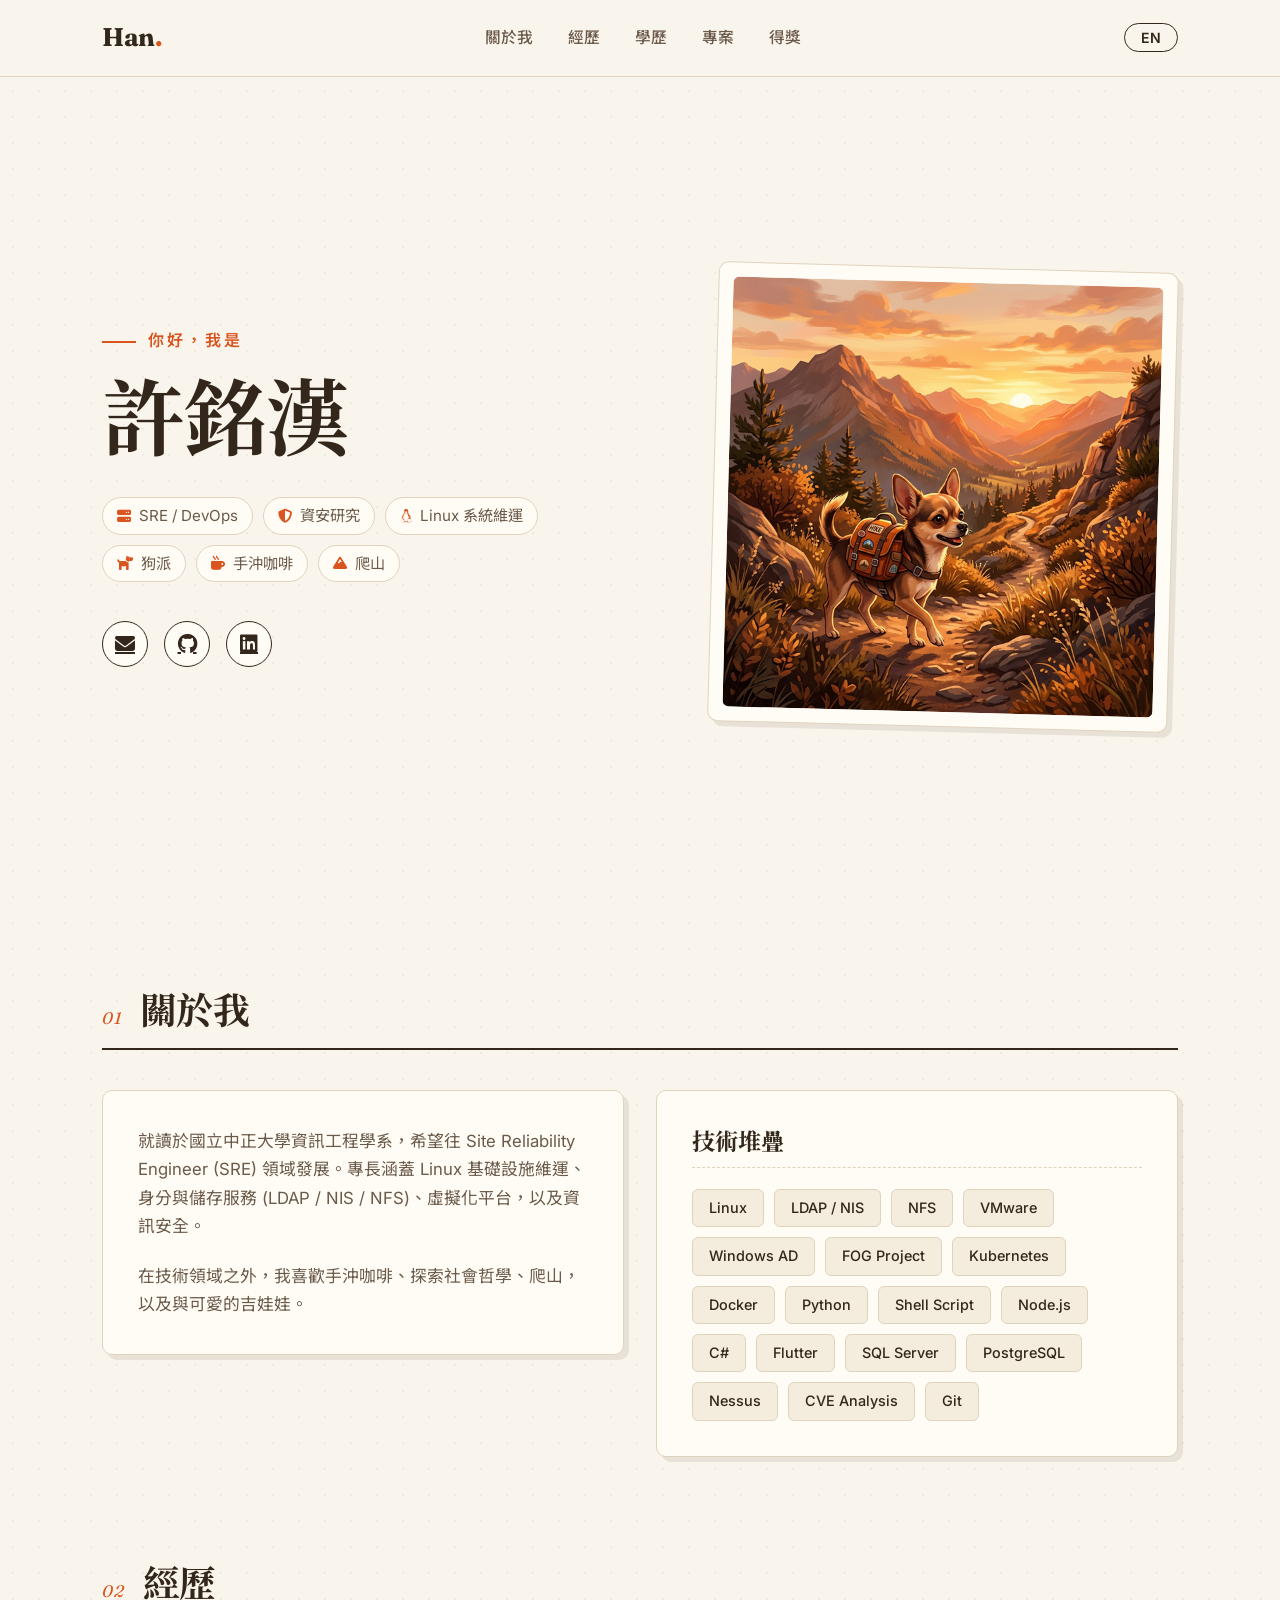
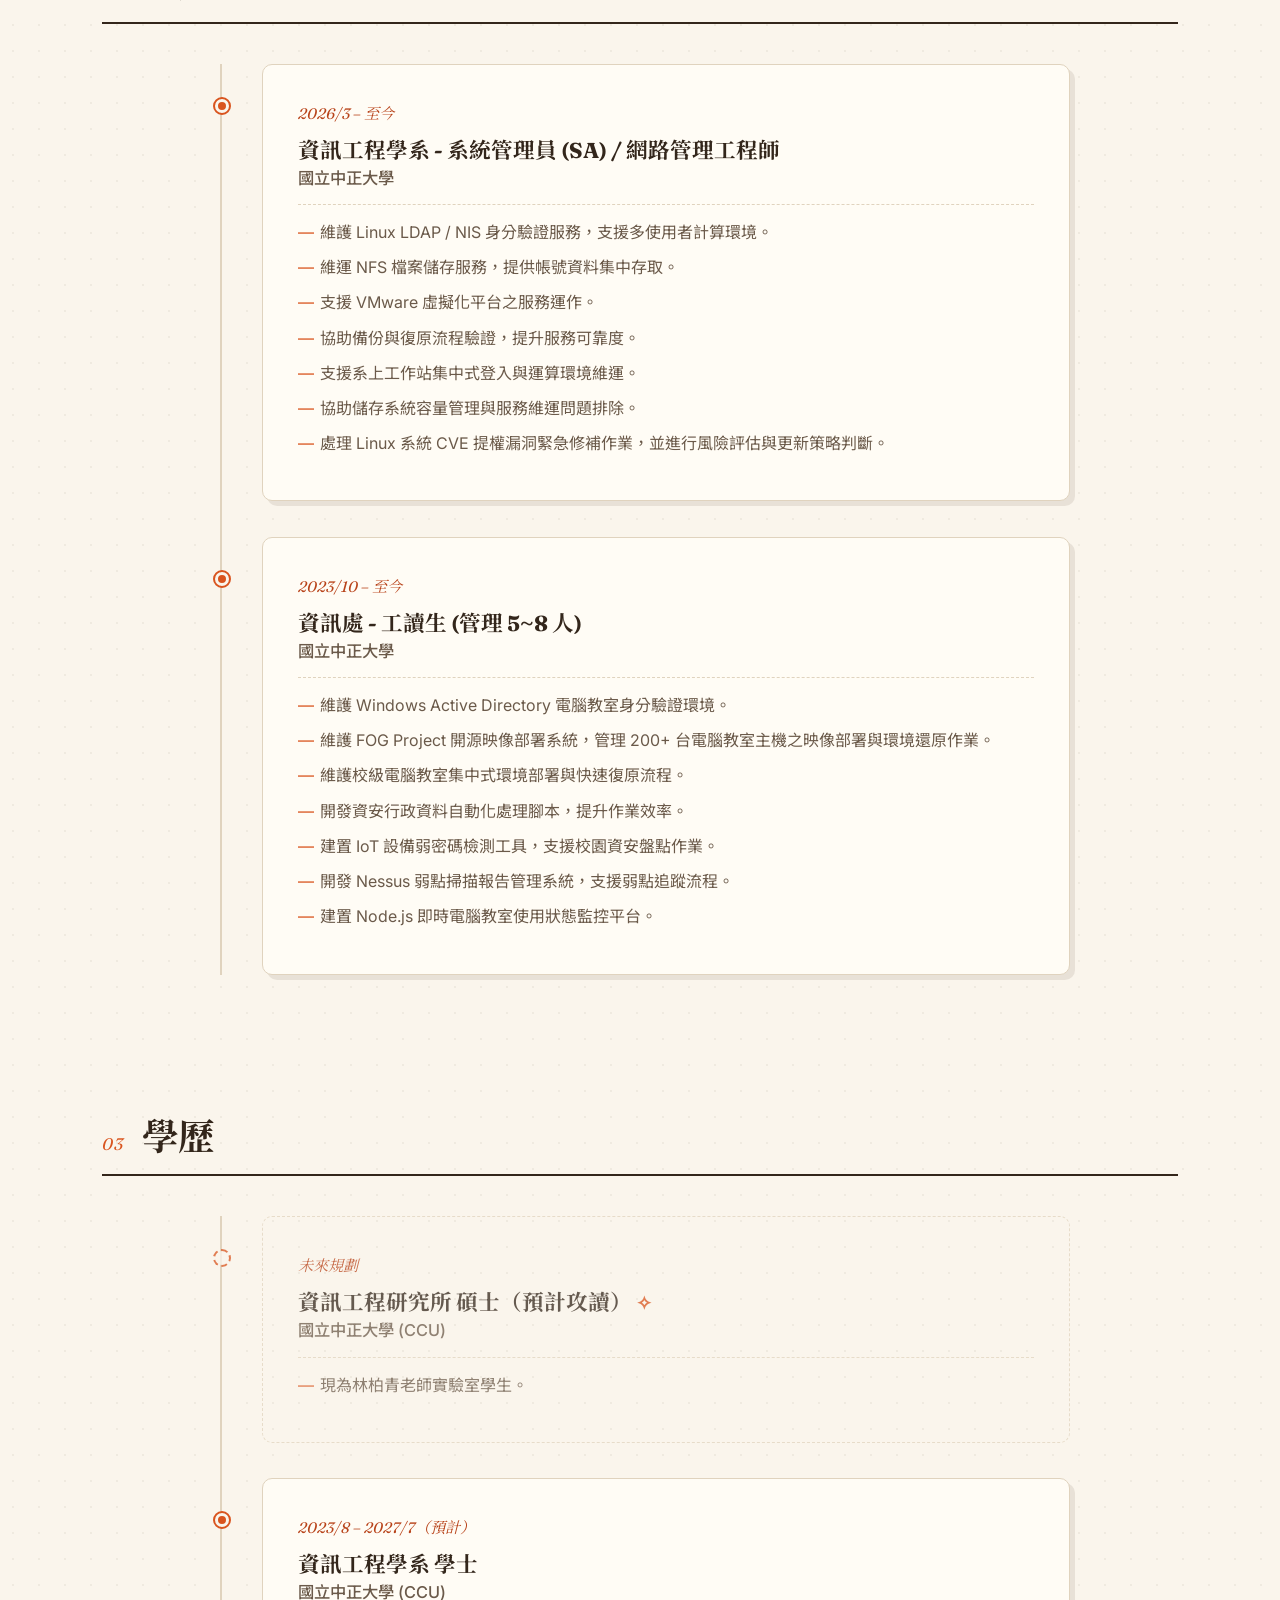
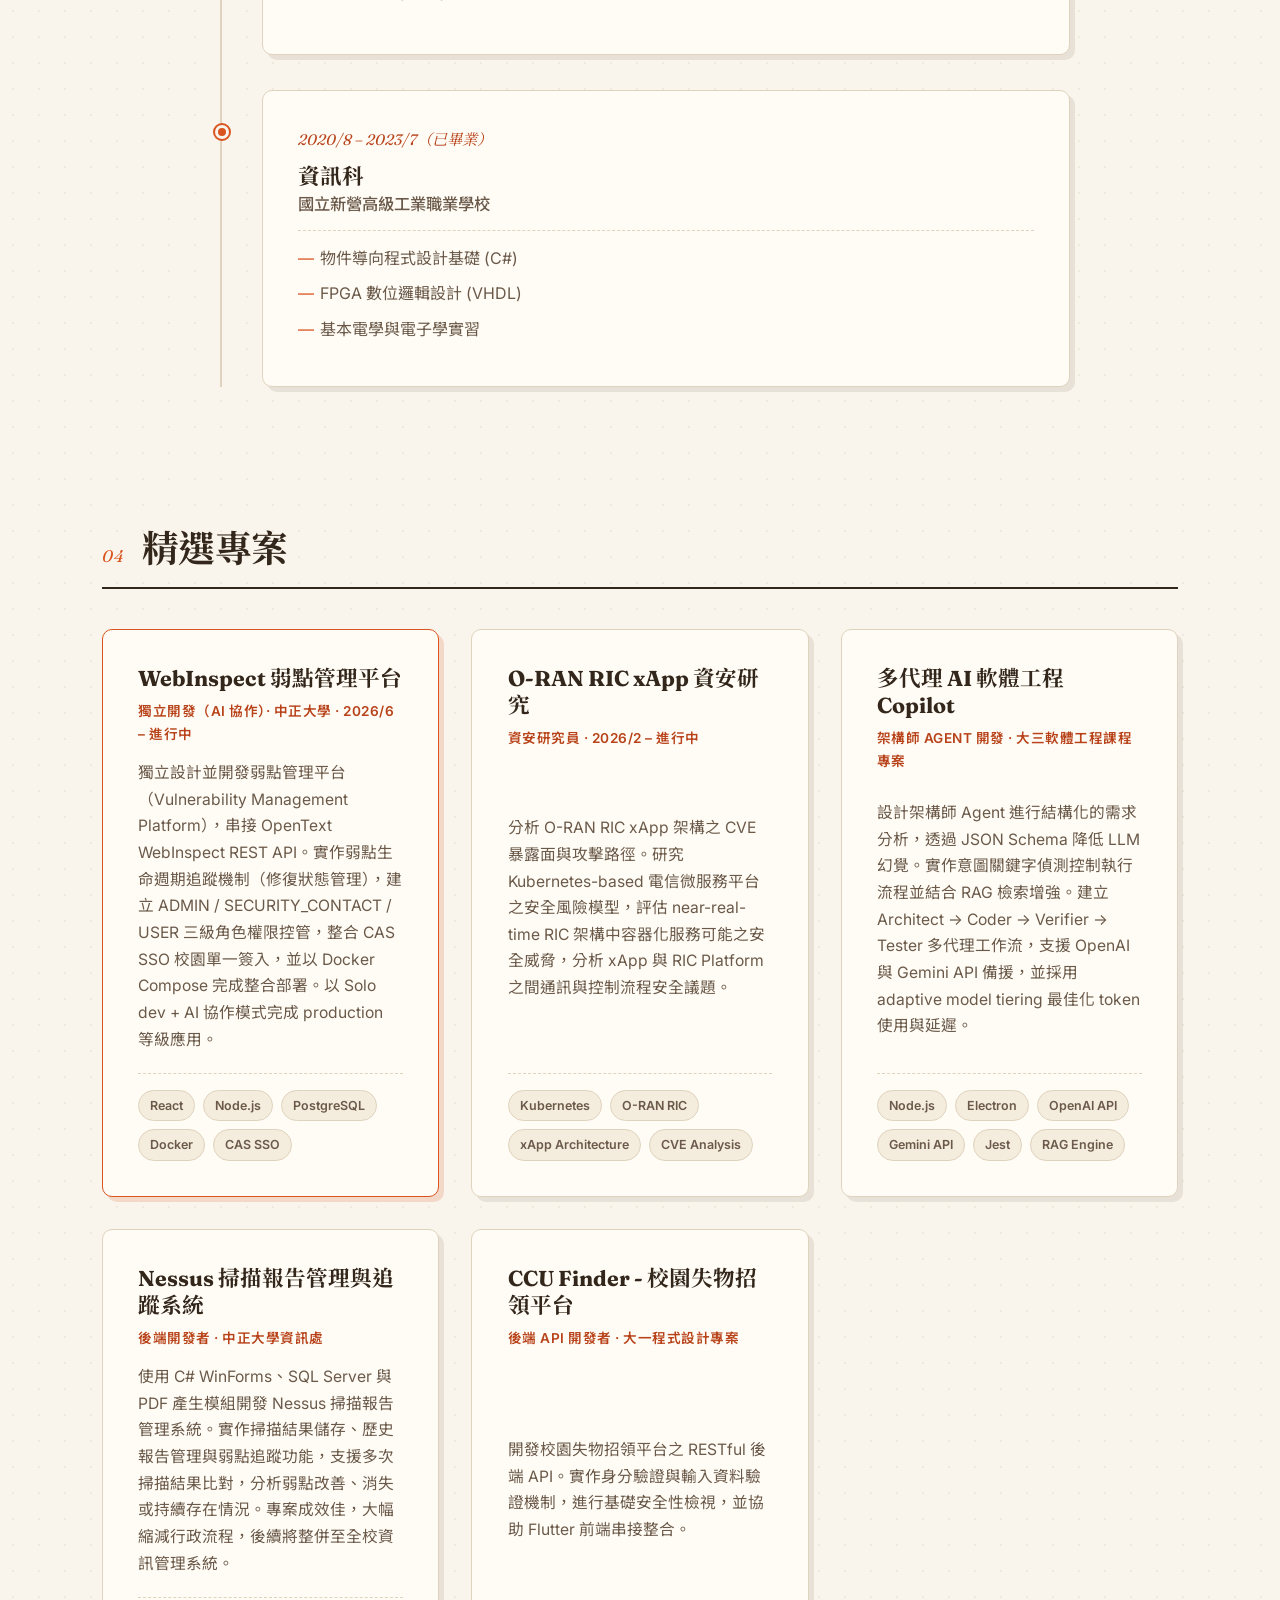
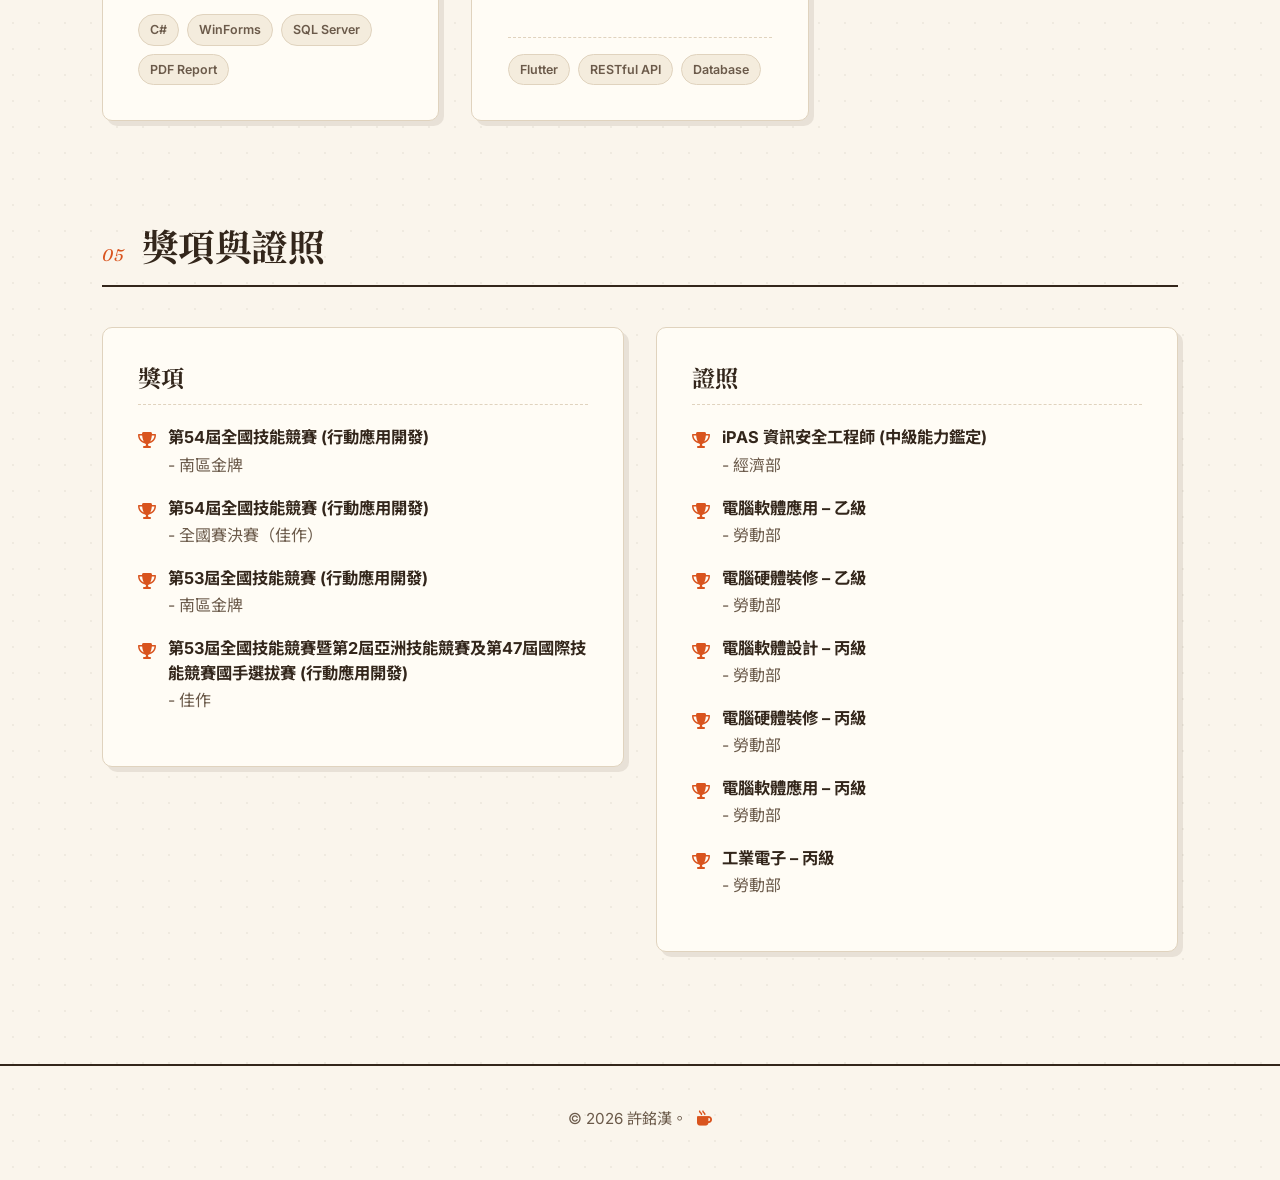
==== public/index.html @ 5a55de45 "feat: migrate hosting from GCP to Cloudflare Workers Move site files into public/, add wrangler.json" ====
<!DOCTYPE html>
<html lang="zh-Hant">

<head>
    <meta charset="UTF-8">
    <meta name="viewport" content="width=device-width, initial-scale=1.0">
    <title>Han — 許銘漢</title>
    <meta name="description" content="Personal portfolio of Xu Minghan (Han) - Software Engineer & Security Researcher">
    <link rel="preconnect" href="https://fonts.googleapis.com">
    <link rel="preconnect" href="https://fonts.gstatic.com" crossorigin>
    <link
        href="https://fonts.googleapis.com/css2?family=Fraunces:ital,opsz,wght@0,9..144,400;0,9..144,600;0,9..144,700;1,9..144,400&family=Inter:wght@400;500;600&family=Noto+Sans+TC:wght@400;500;700&family=Noto+Serif+TC:wght@500;700&display=swap"
        rel="stylesheet">
    <link rel="stylesheet" href="css/style.css">
    <link rel="stylesheet" href="https://cdnjs.cloudflare.com/ajax/libs/font-awesome/6.4.0/css/all.min.css">
</head>

<body>
    <nav class="site-nav">
        <div class="nav-content">
            <a href="#" class="logo">Han<span class="logo-dot">.</span></a>
            <ul class="nav-links">
                <li><a href="#about" data-i18n="nav_about">關於我</a></li>
                <li><a href="#experience" data-i18n="nav_experience">經歷</a></li>
                <li><a href="#education" data-i18n="nav_education">學歷</a></li>
                <li><a href="#projects" data-i18n="nav_projects">專案</a></li>
                <li><a href="#awards" data-i18n="nav_awards">得獎</a></li>
            </ul>
            <div class="nav-actions">
                <button id="lang-toggle" class="lang-btn">
                    <span id="lang-label">EN</span>
                </button>
            </div>
        </div>
    </nav>

    <main>
        <section id="hero" class="hero-section">
            <div class="hero-content">
                <p class="hero-eyebrow" data-i18n="hero_hello">你好，我是</p>
                <h1 class="hero-name" data-i18n="hero_name">許銘漢</h1>
                <div class="subtitle">
                    <span class="subtitle-item"><i class="fas fa-server"></i> <span
                            data-i18n="hero_sub_1">SRE / DevOps</span></span>
                    <span class="subtitle-item"><i class="fas fa-shield-alt"></i> <span
                            data-i18n="hero_sub_2">資安研究</span></span>
                    <span class="subtitle-item"><i class="fab fa-linux"></i> <span
                            data-i18n="hero_sub_3">Linux 系統維運</span></span>
                    <span class="subtitle-item"><i class="fas fa-dog"></i> <span data-i18n="hero_sub_4">狗派</span></span>
                    <span class="subtitle-item"><i class="fas fa-mug-hot"></i> <span
                            data-i18n="hero_sub_5">手沖咖啡</span></span>
                    <span class="subtitle-item"><i class="fas fa-mountain"></i> <span
                            data-i18n="hero_sub_6">爬山</span></span>
                </div>
                <div class="social-links">
                    <a href="mailto:xuhan0325@gmail.com" title="Email"><i class="fas fa-envelope"></i></a>
                    <a href="https://github.com/RHan94" target="_blank" title="GitHub"><i class="fab fa-github"></i></a>
                    <a href="https://www.linkedin.com/in/xmh2005/" target="_blank" title="LinkedIn"><i
                            class="fab fa-linkedin"></i></a>
                </div>
            </div>
            <div class="hero-image-container">
                <figure class="hero-figure">
                    <img src="assets/img/hero.png" alt="Chihuahua hiking illustration" class="hero-image">
                </figure>
            </div>
        </section>

        <section id="about" class="section reveal">
            <div class="section-head">
                <span class="section-num">01</span>
                <h2 class="section-title" data-i18n="about_title">關於我</h2>
            </div>
            <div class="content-grid">
                <div class="about-text card">
                    <p data-i18n="about_p1"></p>
                    <p data-i18n="about_p2"></p>
                </div>
                <div class="skills-container card">
                    <h3 data-i18n="about_skills">技術堆疊</h3>
                    <div class="skill-tags">
                        <span class="tag">Linux</span>
                        <span class="tag">LDAP / NIS</span>
                        <span class="tag">NFS</span>
                        <span class="tag">VMware</span>
                        <span class="tag">Windows AD</span>
                        <span class="tag">FOG Project</span>
                        <span class="tag">Kubernetes</span>
                        <span class="tag">Docker</span>
                        <span class="tag">Python</span>
                        <span class="tag">Shell Script</span>
                        <span class="tag">Node.js</span>
                        <span class="tag">C#</span>
                        <span class="tag">Flutter</span>
                        <span class="tag">SQL Server</span>
                        <span class="tag">PostgreSQL</span>
                        <span class="tag">Nessus</span>
                        <span class="tag">CVE Analysis</span>
                        <span class="tag">Git</span>
                    </div>
                </div>
            </div>
        </section>

        <section id="experience" class="section reveal">
            <div class="section-head">
                <span class="section-num">02</span>
                <h2 class="section-title" data-i18n="exp_title">經歷</h2>
            </div>
            <div class="timeline">
                <div class="timeline-item card">
                    <div class="timeline-dot"></div>
                    <span class="date" data-i18n="exp_date1">2026/3 – 至今</span>
                    <h3 data-i18n="exp_role1">資訊工程學系 - 系統管理員 (SA) / 網路管理工程師</h3>
                    <h4 data-i18n="exp_org1">國立中正大學</h4>
                    <ul>
                        <li data-i18n="exp_desc1_1">維護 Linux LDAP / NIS 身分驗證服務，支援多使用者計算環境。</li>
                        <li data-i18n="exp_desc1_2">維運 NFS 檔案儲存服務，提供帳號資料集中存取。</li>
                        <li data-i18n="exp_desc1_3">支援 VMware 虛擬化平台之服務運作。</li>
                        <li data-i18n="exp_desc1_4">協助備份與復原流程驗證，提升服務可靠度。</li>
                        <li data-i18n="exp_desc1_5">支援系上工作站集中式登入與運算環境維運。</li>
                        <li data-i18n="exp_desc1_6">協助儲存系統容量管理與服務維運問題排除。</li>
                        <li data-i18n="exp_desc1_7">處理 Linux 系統 CVE 提權漏洞緊急修補作業，並進行風險評估與更新策略判斷。</li>
                    </ul>
                </div>
                <div class="timeline-item card">
                    <div class="timeline-dot"></div>
                    <span class="date" data-i18n="exp_date2">2023/10 – 至今</span>
                    <h3 data-i18n="exp_role2">資訊處 - 工讀生 (管理 5~8 人)</h3>
                    <h4 data-i18n="exp_org2">國立中正大學</h4>
                    <ul>
                        <li data-i18n="exp_desc2_1">維護 Windows Active Directory 電腦教室身分驗證環境。</li>
                        <li data-i18n="exp_desc2_2">維護 FOG Project 開源映像部署系統，管理 200+ 台電腦教室主機之映像部署與環境還原作業。</li>
                        <li data-i18n="exp_desc2_3">維護校級電腦教室集中式環境部署與快速復原流程。</li>
                        <li data-i18n="exp_desc2_4">開發資安行政資料自動化處理腳本，提升作業效率。</li>
                        <li data-i18n="exp_desc2_5">建置 IoT 設備弱密碼檢測工具，支援校園資安盤點作業。</li>
                        <li data-i18n="exp_desc2_6">開發 Nessus 弱點掃描報告管理系統，支援弱點追蹤流程。</li>
                        <li data-i18n="exp_desc2_7">建置 Node.js 即時電腦教室使用狀態監控平台。</li>
                    </ul>
                </div>
            </div>
        </section>

        <section id="education" class="section reveal">
            <div class="section-head">
                <span class="section-num">03</span>
                <h2 class="section-title" data-i18n="edu_title">學歷</h2>
            </div>
            <div class="timeline">
                <div class="timeline-item card ghost">
                    <div class="timeline-dot"></div>
                    <span class="date" data-i18n="edu_date0">未來規劃</span>
                    <h3 data-i18n="edu_degree0">資訊工程研究所 碩士（預計攻讀）</h3>
                    <h4 data-i18n="edu_org0">國立中正大學 (CCU)</h4>
                    <ul>
                        <li data-i18n="edu_desc0_1">現為林柏青老師實驗室學生。</li>
                    </ul>
                </div>
                <div class="timeline-item card">
                    <div class="timeline-dot"></div>
                    <span class="date" data-i18n="edu_date1">預計 2027 年 7 月</span>
                    <h3 data-i18n="edu_degree1">資訊工程學系 學士</h3>
                    <h4 data-i18n="edu_org1">國立中正大學 (CCU)</h4>
                </div>
                <div class="timeline-item card">
                    <div class="timeline-dot"></div>
                    <span class="date" data-i18n="edu_date2">已畢業</span>
                    <h3 data-i18n="edu_degree2">資訊科</h3>
                    <h4 data-i18n="edu_org2">國立新營高級工業職業學校</h4>
                    <ul>
                        <li data-i18n="edu_desc2_1">物件導向程式設計基礎 (C#)</li>
                        <li data-i18n="edu_desc2_2">FPGA 數位邏輯設計 (VHDL)</li>
                        <li data-i18n="edu_desc2_3">基本電學與電子學實習</li>
                    </ul>
                </div>
            </div>
        </section>

        <section id="projects" class="section reveal">
            <div class="section-head">
                <span class="section-num">04</span>
                <h2 class="section-title" data-i18n="proj_title">精選專案</h2>
            </div>
            <div class="projects-grid">
                <div class="project-card card featured">
                    <h3 data-i18n="proj_name0">WebInspect 弱點管理平台</h3>
                    <p class="role" data-i18n="proj_role0">獨立開發（AI 協作）· 中正大學 · 2026/6 – 進行中</p>
                    <p data-i18n="proj_desc0">獨立設計並開發弱點管理平台（Vulnerability Management Platform），串接 OpenText WebInspect
                        REST API。實作弱點生命週期追蹤機制（修復狀態管理），建立 ADMIN / SECURITY_CONTACT / USER 三級角色權限控管，整合 CAS SSO
                        校園單一簽入，並以 Docker Compose 完成整合部署。以 Solo dev + AI 協作模式完成 production 等級應用。</p>
                    <div class="tech-stack">
                        <span>React</span> <span>Node.js</span> <span>PostgreSQL</span> <span>Docker</span>
                        <span>CAS SSO</span>
                    </div>
                </div>
                <div class="project-card card">
                    <h3 data-i18n="proj_name1">O-RAN RIC xApp 資安研究</h3>
                    <p class="role" data-i18n="proj_role1">資安研究員 · 2026/2 – 進行中</p>
                    <p data-i18n="proj_desc1">分析 O-RAN RIC xApp 架構之 CVE 暴露面與攻擊路徑。研究 Kubernetes-based
                        電信微服務平台之安全風險模型，評估 near-real-time RIC 架構中容器化服務可能之安全威脅，分析 xApp 與 RIC Platform 之間通訊與控制流程安全議題。</p>
                    <div class="tech-stack">
                        <span>Kubernetes</span> <span>O-RAN RIC</span> <span>xApp Architecture</span> <span>CVE
                            Analysis</span>
                    </div>
                </div>
                <div class="project-card card">
                    <h3 data-i18n="proj_name2">多代理 AI 軟體工程 Copilot</h3>
                    <p class="role" data-i18n="proj_role2">架構師 Agent 開發 · 大三軟體工程課程專案</p>
                    <p data-i18n="proj_desc2">設計架構師 Agent 進行結構化的需求分析，透過 JSON Schema 降低 LLM 幻覺。實作意圖關鍵字偵測控制執行流程並結合 RAG
                        檢索增強。建立 Architect → Coder → Verifier → Tester 多代理工作流，支援 OpenAI 與 Gemini API
                        備援，並採用 adaptive model tiering 最佳化 token 使用與延遲。</p>
                    <div class="tech-stack">
                        <span>Node.js</span> <span>Electron</span> <span>OpenAI API</span> <span>Gemini API</span>
                        <span>Jest</span> <span>RAG Engine</span>
                    </div>
                </div>
                <div class="project-card card">
                    <h3 data-i18n="proj_name3">Nessus 掃描報告管理與追蹤系統</h3>
                    <p class="role" data-i18n="proj_role3">後端開發者 · 中正大學資訊處</p>
                    <p data-i18n="proj_desc3">使用 C# WinForms、SQL Server 與 PDF 產生模組開發 Nessus 掃描報告管理系統。實作掃描結果儲存、歷史報告管理與弱點追蹤功能，支援多次掃描結果比對，分析弱點改善、消失或持續存在情況。專案成效佳，大幅縮減行政流程，後續將整併至全校資訊管理系統。</p>
                    <div class="tech-stack">
                        <span>C#</span> <span>WinForms</span> <span>SQL Server</span> <span>PDF Report</span>
                    </div>
                </div>
                <div class="project-card card">
                    <h3 data-i18n="proj_name4">CCU Finder - 校園失物招領平台</h3>
                    <p class="role" data-i18n="proj_role4">後端 API 開發者 · 大一程式設計專案</p>
                    <p data-i18n="proj_desc4">開發校園失物招領平台之 RESTful 後端 API。實作身分驗證與輸入資料驗證機制，進行基礎安全性檢視，並協助 Flutter 前端串接整合。
                    </p>
                    <div class="tech-stack">
                        <span>Flutter</span> <span>RESTful API</span> <span>Database</span>
                    </div>
                </div>
            </div>
        </section>

        <section id="awards" class="section reveal">
            <div class="section-head">
                <span class="section-num">05</span>
                <h2 class="section-title" data-i18n="award_title">獎項與證照</h2>
            </div>
            <div class="content-grid">
                <div class="card">
                    <h3 class="card-heading" data-i18n="award_subtitle1">獎項</h3>
                    <ul class="awards-list">
                        <li data-i18n="award_item1_1"><strong>第54屆全國技能競賽 (行動應用開發)</strong> - 南區金牌</li>
                        <li data-i18n="award_item1_2"><strong>第54屆全國技能競賽 (行動應用開發)</strong> - 全國賽決賽（佳作）</li>
                        <li data-i18n="award_item1_3"><strong>第53屆全國技能競賽 (行動應用開發)</strong> - 南區金牌</li>
                        <li data-i18n="award_item1_4"><strong>第53屆全國技能競賽暨第2屆亞洲技能競賽及第47屆國際技能競賽國手選拔賽 (行動應用開發)</strong> - 佳作</li>
                    </ul>
                </div>
                <div class="card">
                    <h3 class="card-heading" data-i18n="award_subtitle2">證照</h3>
                    <ul class="awards-list">
                        <li data-i18n="award_item2_1"><strong>iPAS 資訊安全工程師 (中級能力鑑定)</strong> - 經濟部</li>
                        <li data-i18n="award_item2_2"><strong>電腦軟體應用 – 乙級</strong> - 勞動部</li>
                        <li data-i18n="award_item2_3"><strong>電腦硬體裝修 – 乙級</strong> - 勞動部</li>
                        <li data-i18n="award_item2_4"><strong>電腦軟體設計 – 丙級</strong> - 勞動部</li>
                        <li data-i18n="award_item2_5"><strong>電腦硬體裝修 – 丙級</strong> - 勞動部</li>
                        <li data-i18n="award_item2_6"><strong>電腦軟體應用 – 丙級</strong> - 勞動部</li>
                        <li data-i18n="award_item2_7"><strong>工業電子 – 丙級</strong> - 勞動部</li>
                    </ul>
                </div>
            </div>
        </section>
    </main>

    <footer class="site-footer">
        <p><span data-i18n="footer_text">&copy; 2026 許銘漢。以熱情與精品咖啡打造</span> <i class="fas fa-mug-hot"></i></p>
    </footer>

    <!-- Running Chihuahua -->
    <div class="chihuahua-runner" aria-hidden="true"></div>

    <script src="js/i18n.js"></script>
    <script src="js/app.js"></script>
</body>

</html>
---- public/css/style.css ----
/* ==========================================================
   Han — personal site
   Warm paper / coffee-house editorial style
   ========================================================== */

:root {
    /* palette: paper, coffee, burnt orange */
    --paper: #FAF5EC;
    --paper-warm: #F4ECDD;
    --card: #FFFCF5;
    --ink: #33261B;
    --ink-soft: #6B5A4A;
    --line: #E0D3BE;
    --orange: #D9541E;
    --orange-deep: #B8431A;
    --orange-soft: #F6E3D3;
    --coffee: #4B3621;

    --font-display: 'Fraunces', 'Noto Serif TC', serif;
    --font-body: 'Inter', 'Noto Sans TC', sans-serif;

    --radius: 10px;
    --shadow-print: 5px 5px 0 rgba(75, 54, 33, 0.10);
}

* {
    margin: 0;
    padding: 0;
    box-sizing: border-box;
}

html {
    scroll-behavior: smooth;
}

::selection {
    background: var(--orange);
    color: var(--paper);
}

::-webkit-scrollbar {
    width: 10px;
}

::-webkit-scrollbar-track {
    background: var(--paper);
}

::-webkit-scrollbar-thumb {
    background: var(--line);
    border-radius: 5px;
}

::-webkit-scrollbar-thumb:hover {
    background: var(--orange);
}

body {
    background-color: var(--paper);
    /* faint dot grid — printed paper texture */
    background-image: radial-gradient(rgba(75, 54, 33, 0.06) 1px, transparent 1px);
    background-size: 26px 26px;
    color: var(--ink);
    font-family: var(--font-body);
    line-height: 1.7;
    overflow-x: hidden;
}

h1, h2, h3, h4 {
    font-family: var(--font-display);
    color: var(--ink);
    line-height: 1.25;
}

/* ------------------------------------------ Nav */
.site-nav {
    position: fixed;
    top: 0;
    width: 100%;
    z-index: 1000;
    background: rgba(250, 245, 236, 0.92);
    backdrop-filter: blur(6px);
    border-bottom: 1px solid var(--line);
    transition: box-shadow 0.3s ease;
}

.site-nav.scrolled {
    box-shadow: 0 2px 12px rgba(75, 54, 33, 0.08);
}

.nav-content {
    max-width: 1140px;
    margin: 0 auto;
    display: flex;
    justify-content: space-between;
    align-items: center;
    padding: 1rem 2rem;
}

.logo {
    font-family: var(--font-display);
    font-weight: 700;
    font-size: 1.6rem;
    color: var(--ink);
    text-decoration: none;
    letter-spacing: -0.5px;
}

.logo-dot {
    color: var(--orange);
}

.nav-links {
    list-style: none;
    display: flex;
    gap: 2.2rem;
}

.nav-links a {
    color: var(--ink-soft);
    text-decoration: none;
    font-weight: 500;
    font-size: 0.98rem;
    padding-bottom: 3px;
    border-bottom: 2px solid transparent;
    transition: color 0.25s ease, border-color 0.25s ease;
}

.nav-links a:hover {
    color: var(--orange);
    border-bottom-color: var(--orange);
}

.lang-btn {
    background: transparent;
    color: var(--ink);
    border: 1.5px solid var(--ink);
    padding: 5px 16px;
    border-radius: 999px;
    font-family: var(--font-body);
    font-weight: 600;
    font-size: 0.88rem;
    cursor: pointer;
    transition: background 0.25s ease, color 0.25s ease;
}

.lang-btn:hover {
    background: var(--ink);
    color: var(--paper);
}

/* ------------------------------------------ Layout */
main {
    max-width: 1140px;
    margin: 0 auto;
    padding: 110px 2rem 0;
}

.section {
    padding: 5.5rem 0 1rem;
}

.section-head {
    display: flex;
    align-items: baseline;
    gap: 1.1rem;
    margin-bottom: 2.5rem;
    border-bottom: 2px solid var(--ink);
    padding-bottom: 0.9rem;
}

.section-num {
    font-family: var(--font-display);
    font-style: italic;
    font-size: 1.05rem;
    color: var(--orange);
    letter-spacing: 1px;
}

.section-title {
    font-size: 2.3rem;
    font-weight: 700;
    letter-spacing: -0.5px;
}

/* ------------------------------------------ Cards */
.card {
    background: var(--card);
    border: 1.5px solid var(--line);
    border-radius: var(--radius);
    padding: 2.2rem;
    box-shadow: var(--shadow-print);
}

.card-heading {
    font-size: 1.45rem;
    padding-bottom: 0.7rem;
    border-bottom: 1px dashed var(--line);
}

/* ------------------------------------------ Hero */
.hero-section {
    display: flex;
    align-items: center;
    justify-content: space-between;
    gap: 4rem;
    min-height: calc(100vh - 110px);
    padding: 2rem 0 3rem;
}

.hero-content {
    flex: 1.15;
}

.hero-eyebrow {
    font-size: 1rem;
    font-weight: 600;
    letter-spacing: 3px;
    text-transform: uppercase;
    color: var(--orange);
    margin-bottom: 0.8rem;
}

.hero-eyebrow::before {
    content: '';
    display: inline-block;
    width: 34px;
    height: 2px;
    background: var(--orange);
    vertical-align: middle;
    margin-right: 12px;
}

.hero-name {
    font-size: clamp(3.2rem, 7vw, 5.2rem);
    font-weight: 700;
    letter-spacing: -1px;
    margin-bottom: 1.6rem;
}

.subtitle {
    display: flex;
    flex-wrap: wrap;
    gap: 10px;
    margin-bottom: 2.4rem;
    max-width: 92%;
}

.subtitle-item {
    display: inline-flex;
    align-items: center;
    gap: 8px;
    background: var(--card);
    border: 1.5px solid var(--line);
    padding: 5px 14px;
    border-radius: 999px;
    font-size: 0.95rem;
    color: var(--ink-soft);
}

.subtitle-item i {
    color: var(--orange);
    font-size: 0.88rem;
}

.social-links {
    display: flex;
    gap: 1rem;
}

.social-links a {
    color: var(--ink);
    font-size: 1.25rem;
    display: flex;
    align-items: center;
    justify-content: center;
    width: 46px;
    height: 46px;
    border-radius: 50%;
    background: var(--card);
    border: 1.5px solid var(--ink);
    transition: background 0.25s ease, color 0.25s ease;
}

.social-links a:hover {
    background: var(--orange);
    border-color: var(--orange);
    color: var(--paper);
}

.hero-image-container {
    flex: 1;
    display: flex;
    justify-content: center;
}

.hero-figure {
    background: var(--card);
    border: 1.5px solid var(--line);
    border-radius: var(--radius);
    padding: 14px;
    box-shadow: var(--shadow-print);
    transform: rotate(1.5deg);
    transition: transform 0.35s ease;
}

.hero-figure:hover {
    transform: rotate(0deg);
}

.hero-image {
    width: 100%;
    max-width: 430px;
    border-radius: 6px;
    object-fit: cover;
    display: block;
}

/* ------------------------------------------ Grids */
.content-grid {
    display: grid;
    grid-template-columns: 1fr 1fr;
    gap: 2rem;
    align-items: start;
}

.about-text p {
    margin-bottom: 1.3rem;
    font-size: 1.05rem;
    color: var(--ink-soft);
}

.about-text p:last-child {
    margin-bottom: 0;
}

.skills-container h3 {
    font-size: 1.45rem;
    padding-bottom: 0.7rem;
    border-bottom: 1px dashed var(--line);
}

/* ------------------------------------------ Skills */
.skill-tags {
    display: flex;
    flex-wrap: wrap;
    gap: 10px;
    margin-top: 1.3rem;
}

.tag {
    padding: 6px 16px;
    background: var(--paper-warm);
    border: 1px solid var(--line);
    border-radius: 6px;
    font-size: 0.9rem;
    font-weight: 500;
    color: var(--ink);
    transition: background 0.2s ease, border-color 0.2s ease;
}

.tag:hover {
    background: var(--orange-soft);
    border-color: var(--orange);
}

/* ------------------------------------------ Timeline */
.timeline {
    position: relative;
    max-width: 860px;
    margin: 0 auto;
}

.timeline::before {
    content: '';
    position: absolute;
    width: 2px;
    height: 100%;
    background: var(--line);
    left: 10px;
    top: 0;
}

.timeline-item {
    position: relative;
    margin-left: 52px;
    margin-bottom: 2.2rem;
}

.timeline-dot {
    position: absolute;
    width: 14px;
    height: 14px;
    background: var(--orange);
    border-radius: 50%;
    left: -48px;
    top: 34px;
    border: 3px solid var(--paper);
    outline: 2px solid var(--orange);
}

.timeline-item .date {
    display: inline-block;
    font-family: var(--font-display);
    font-style: italic;
    font-size: 0.95rem;
    color: var(--orange-deep);
    margin-bottom: 10px;
}

.timeline-item h3 {
    font-size: 1.35rem;
    margin-bottom: 4px;
}

.timeline-item h4 {
    color: var(--ink-soft);
    font-family: var(--font-body);
    font-weight: 500;
    font-size: 1.02rem;
    margin-bottom: 16px;
}

.timeline-item ul {
    list-style: none;
    color: var(--ink-soft);
    border-top: 1px dashed var(--line);
    padding-top: 14px;
}

.timeline-item li {
    margin-bottom: 8px;
    padding-left: 22px;
    position: relative;
}

.timeline-item li::before {
    content: '—';
    position: absolute;
    left: 0;
    color: var(--orange);
}

/* Ghost item — planned / tentative entry */
.timeline-item.ghost {
    background: transparent;
    border: 1.5px dashed var(--line);
    box-shadow: none;
    opacity: 0.75;
}

.timeline-item.ghost .timeline-dot {
    background: var(--paper);
    outline: 2px dashed var(--orange);
}

.timeline-item.ghost h3::after {
    content: ' ✧';
    color: var(--orange);
    font-size: 0.9em;
}

/* ------------------------------------------ Projects */
.projects-grid {
    display: grid;
    grid-template-columns: repeat(auto-fit, minmax(320px, 1fr));
    gap: 2rem;
}

.project-card {
    display: flex;
    flex-direction: column;
    transition: transform 0.25s ease, box-shadow 0.25s ease;
}

.project-card:hover {
    transform: translate(-3px, -3px);
    box-shadow: 8px 8px 0 rgba(75, 54, 33, 0.12);
}

/* Featured project — emphasized with orange frame */
.project-card.featured {
    border: 1.5px solid var(--orange);
    box-shadow: 5px 5px 0 rgba(217, 84, 30, 0.18);
}

.project-card.featured:hover {
    box-shadow: 8px 8px 0 rgba(217, 84, 30, 0.22);
}

.project-card h3 {
    font-size: 1.35rem;
    margin-bottom: 8px;
}

.project-card .role {
    font-size: 0.85rem;
    color: var(--orange-deep);
    margin-bottom: 14px;
    font-weight: 600;
    letter-spacing: 0.5px;
    text-transform: uppercase;
}

.project-card p {
    color: var(--ink-soft);
    flex-grow: 1;
    font-size: 0.98rem;
}

.tech-stack {
    display: flex;
    flex-wrap: wrap;
    gap: 8px;
    margin-top: 20px;
    padding-top: 16px;
    border-top: 1px dashed var(--line);
}

.tech-stack span {
    font-size: 0.78rem;
    padding: 4px 11px;
    background: var(--paper-warm);
    border: 1px solid var(--line);
    border-radius: 999px;
    font-weight: 600;
    color: var(--ink-soft);
}

/* ------------------------------------------ Awards */
.awards-list {
    list-style: none;
    margin-top: 1.3rem;
}

.awards-list li {
    margin-bottom: 18px;
    padding-left: 30px;
    position: relative;
    color: var(--ink-soft);
    line-height: 1.55;
}

.awards-list li::before {
    content: '\f091';
    font-family: 'Font Awesome 6 Free';
    font-weight: 900;
    color: var(--orange);
    position: absolute;
    left: 0;
    top: 3px;
    font-size: 1rem;
}

.awards-list strong {
    color: var(--ink);
    display: block;
    margin-bottom: 2px;
    font-size: 1.02rem;
}

/* ------------------------------------------ Footer */
.site-footer {
    text-align: center;
    padding: 2.5rem 2rem 3rem;
    border-top: 2px solid var(--ink);
    margin-top: 6rem;
    color: var(--ink-soft);
    font-size: 0.95rem;
}

.site-footer i {
    color: var(--orange);
    margin-left: 6px;
}

/* ------------------------------------------ Reveal on scroll */
.reveal {
    opacity: 0;
    transform: translateY(28px);
    transition: opacity 0.7s ease, transform 0.7s ease;
}

.reveal.show {
    opacity: 1;
    transform: translateY(0);
}

@media (prefers-reduced-motion: reduce) {
    .reveal {
        opacity: 1;
        transform: none;
        transition: none;
    }

    .chihuahua-runner {
        display: none;
    }
}

/* ------------------------------------------ Responsive */
@media (max-width: 900px) {
    .hero-section {
        flex-direction: column;
        text-align: center;
        padding-top: 2rem;
        gap: 2.5rem;
        min-height: auto;
    }

    .hero-eyebrow::before {
        display: none;
    }

    .subtitle {
        max-width: 100%;
        justify-content: center;
    }

    .social-links {
        justify-content: center;
    }

    .hero-figure {
        transform: rotate(0deg);
    }

    .content-grid {
        grid-template-columns: 1fr;
    }

    .nav-links {
        display: none;
    }

    .section-title {
        font-size: 1.8rem;
    }

    .card {
        padding: 1.6rem;
    }

    .timeline::before {
        left: 4px;
    }

    .timeline-item {
        margin-left: 34px;
    }

    .timeline-dot {
        left: -36px;
    }
}

/* ------------------------------------------ Running Chihuahua */
.chihuahua-runner {
    position: fixed;
    bottom: 0;
    left: -140px;
    width: 120px;
    height: 120px;
    z-index: 500;
    pointer-events: none;
    background-image: url('../assets/img/chihuahua_spritesheet.png');
    background-size: 200% 100%;
    background-position: 0 0;
    background-repeat: no-repeat;
    animation: runAcrossScreen 40s linear infinite, walkCycleSprite 0.4s steps(1) infinite;
}

@keyframes walkCycleSprite {
    0% {
        background-position: 0 0;
    }

    50% {
        background-position: 100% 0;
    }
}

@keyframes runAcrossScreen {
    0% {
        left: -140px;
        transform: scaleX(1);
    }

    45% {
        left: 100vw;
        transform: scaleX(1);
    }

    50% {
        left: 100vw;
        transform: scaleX(-1);
    }

    95% {
        left: -140px;
        transform: scaleX(-1);
    }

    100% {
        left: -140px;
        transform: scaleX(1);
    }
}
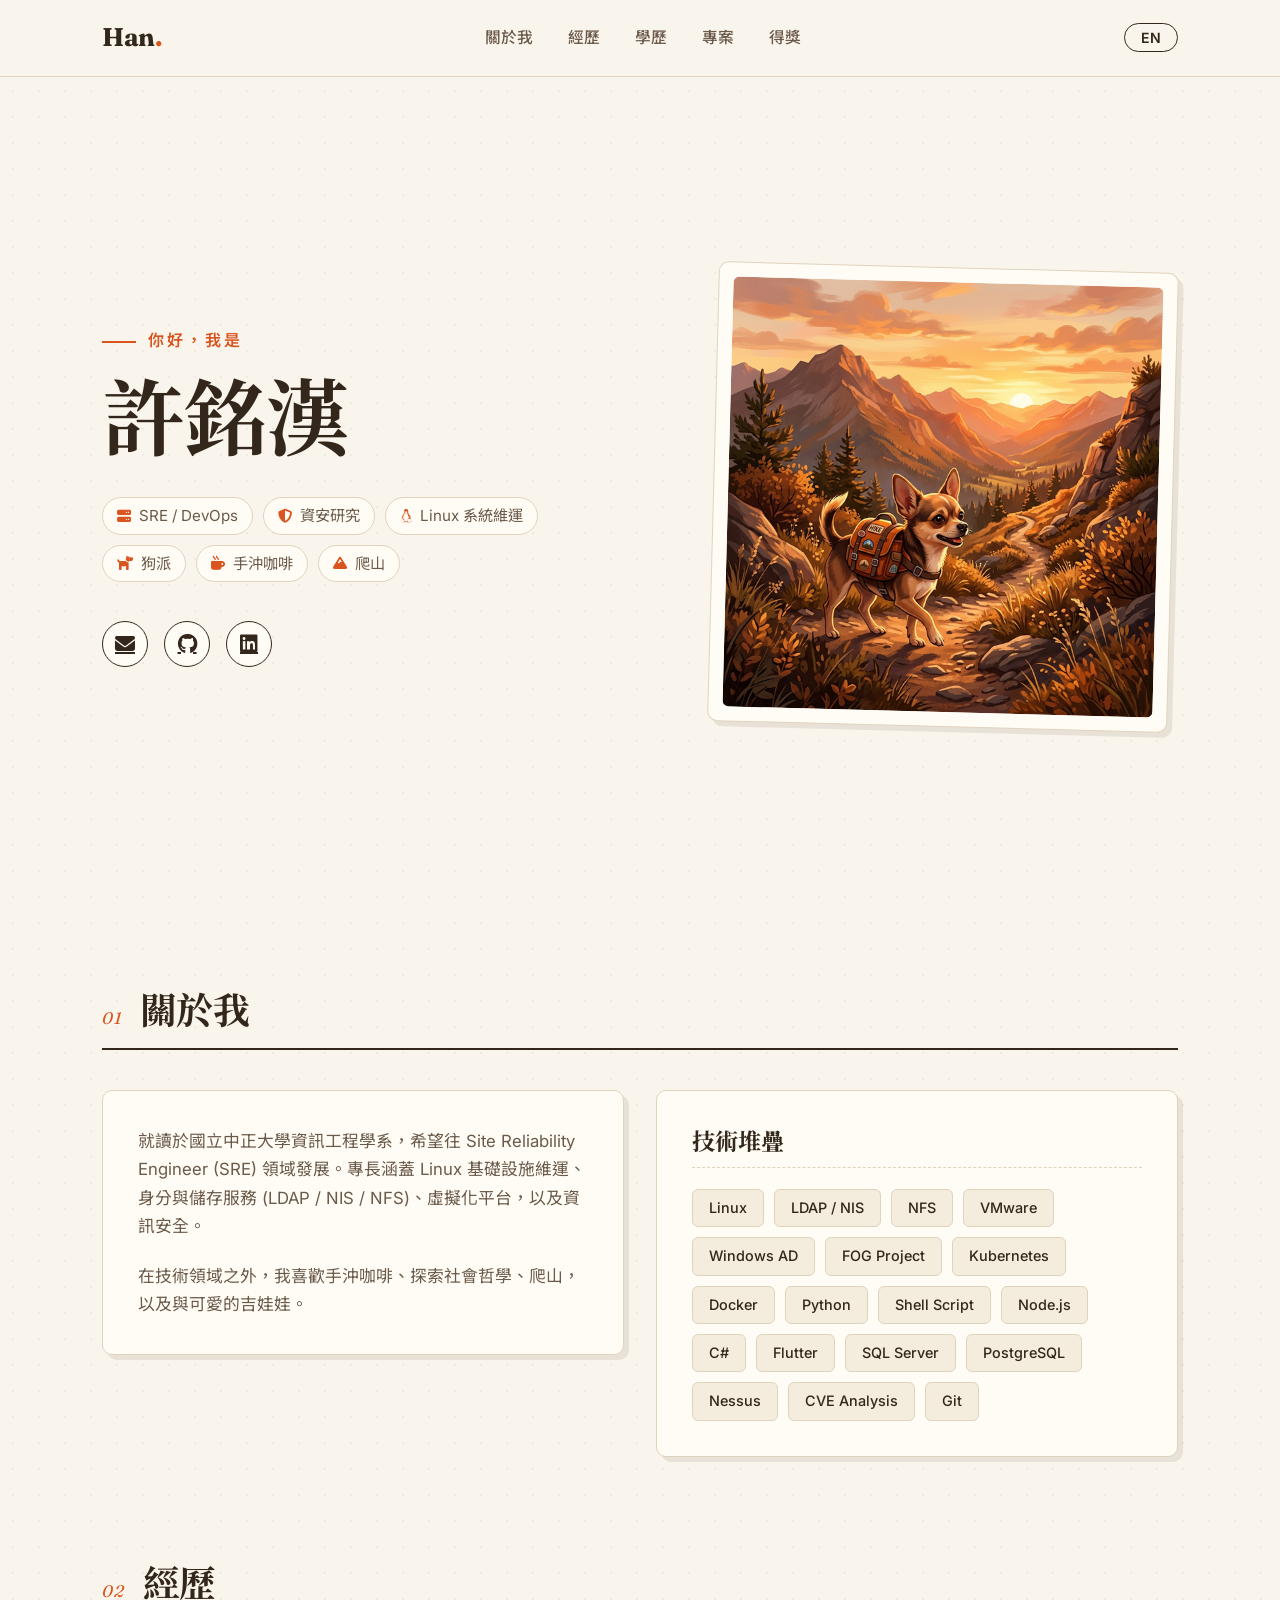
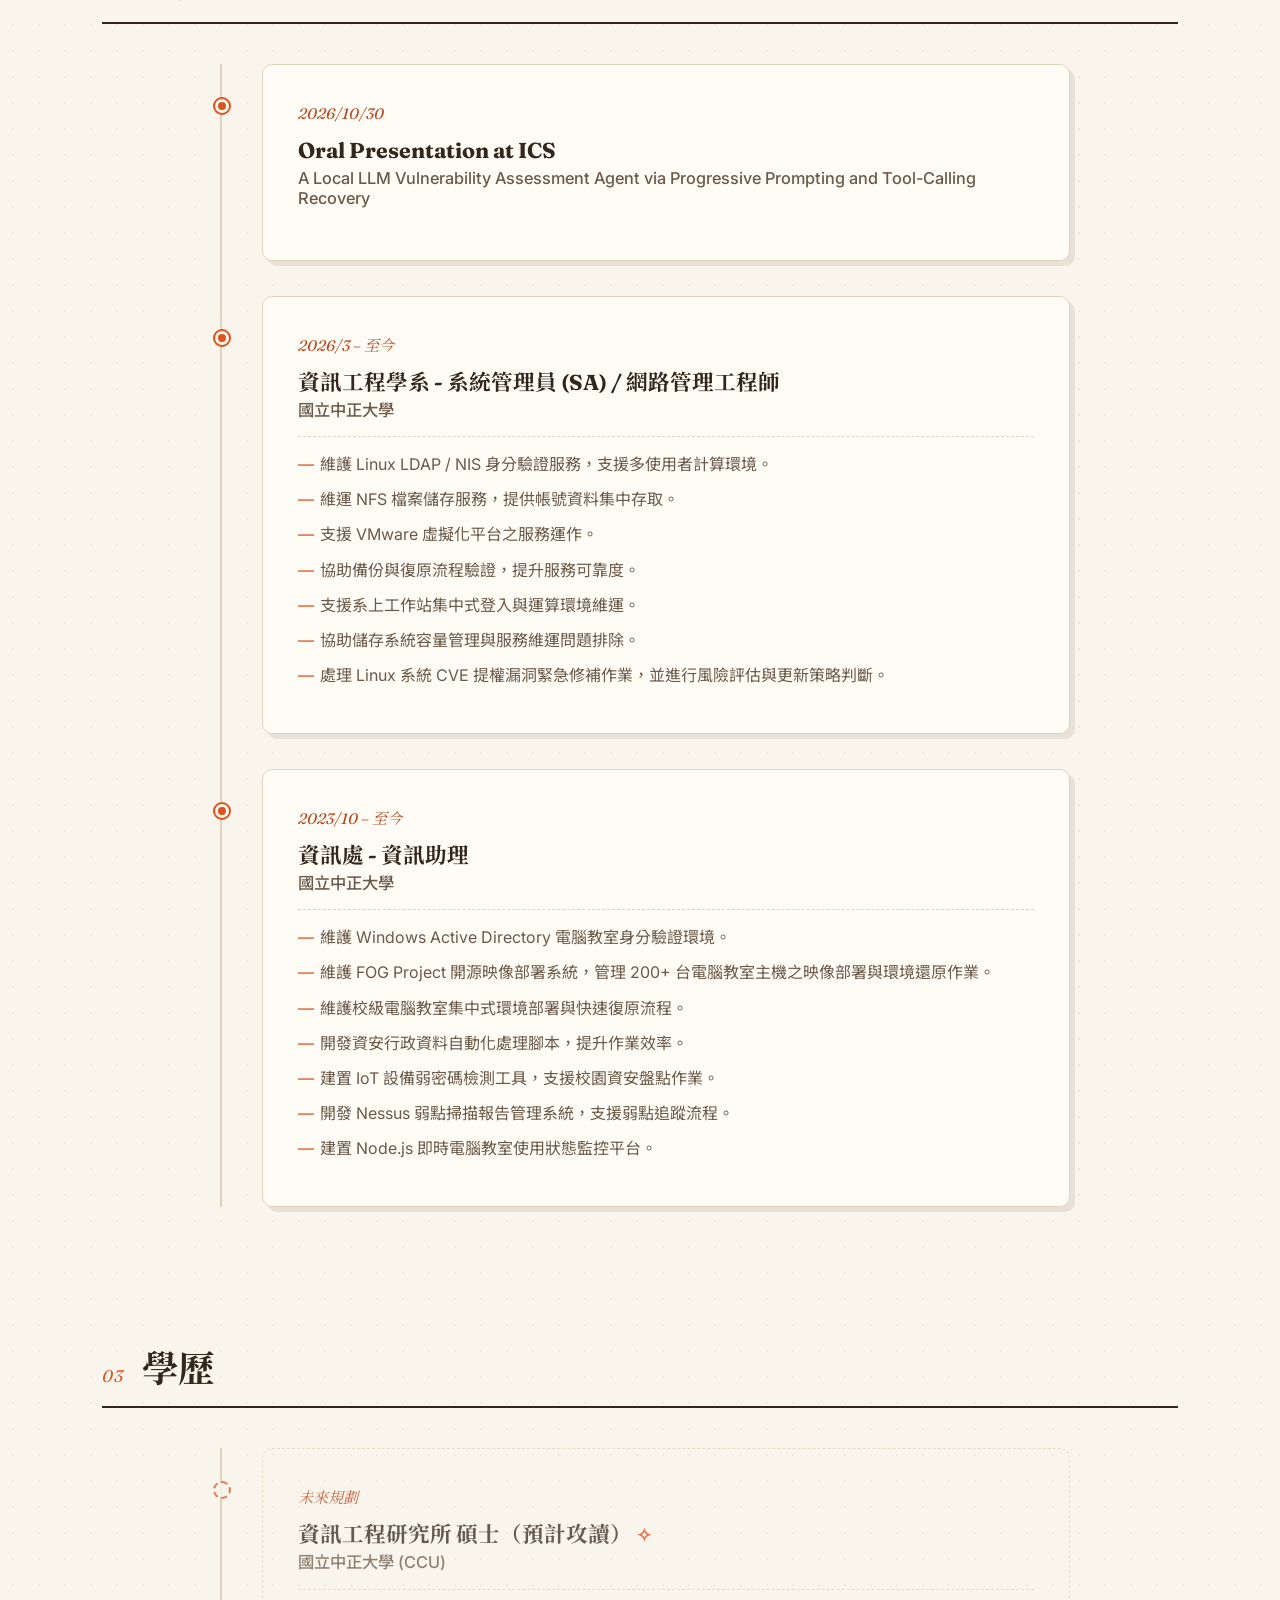
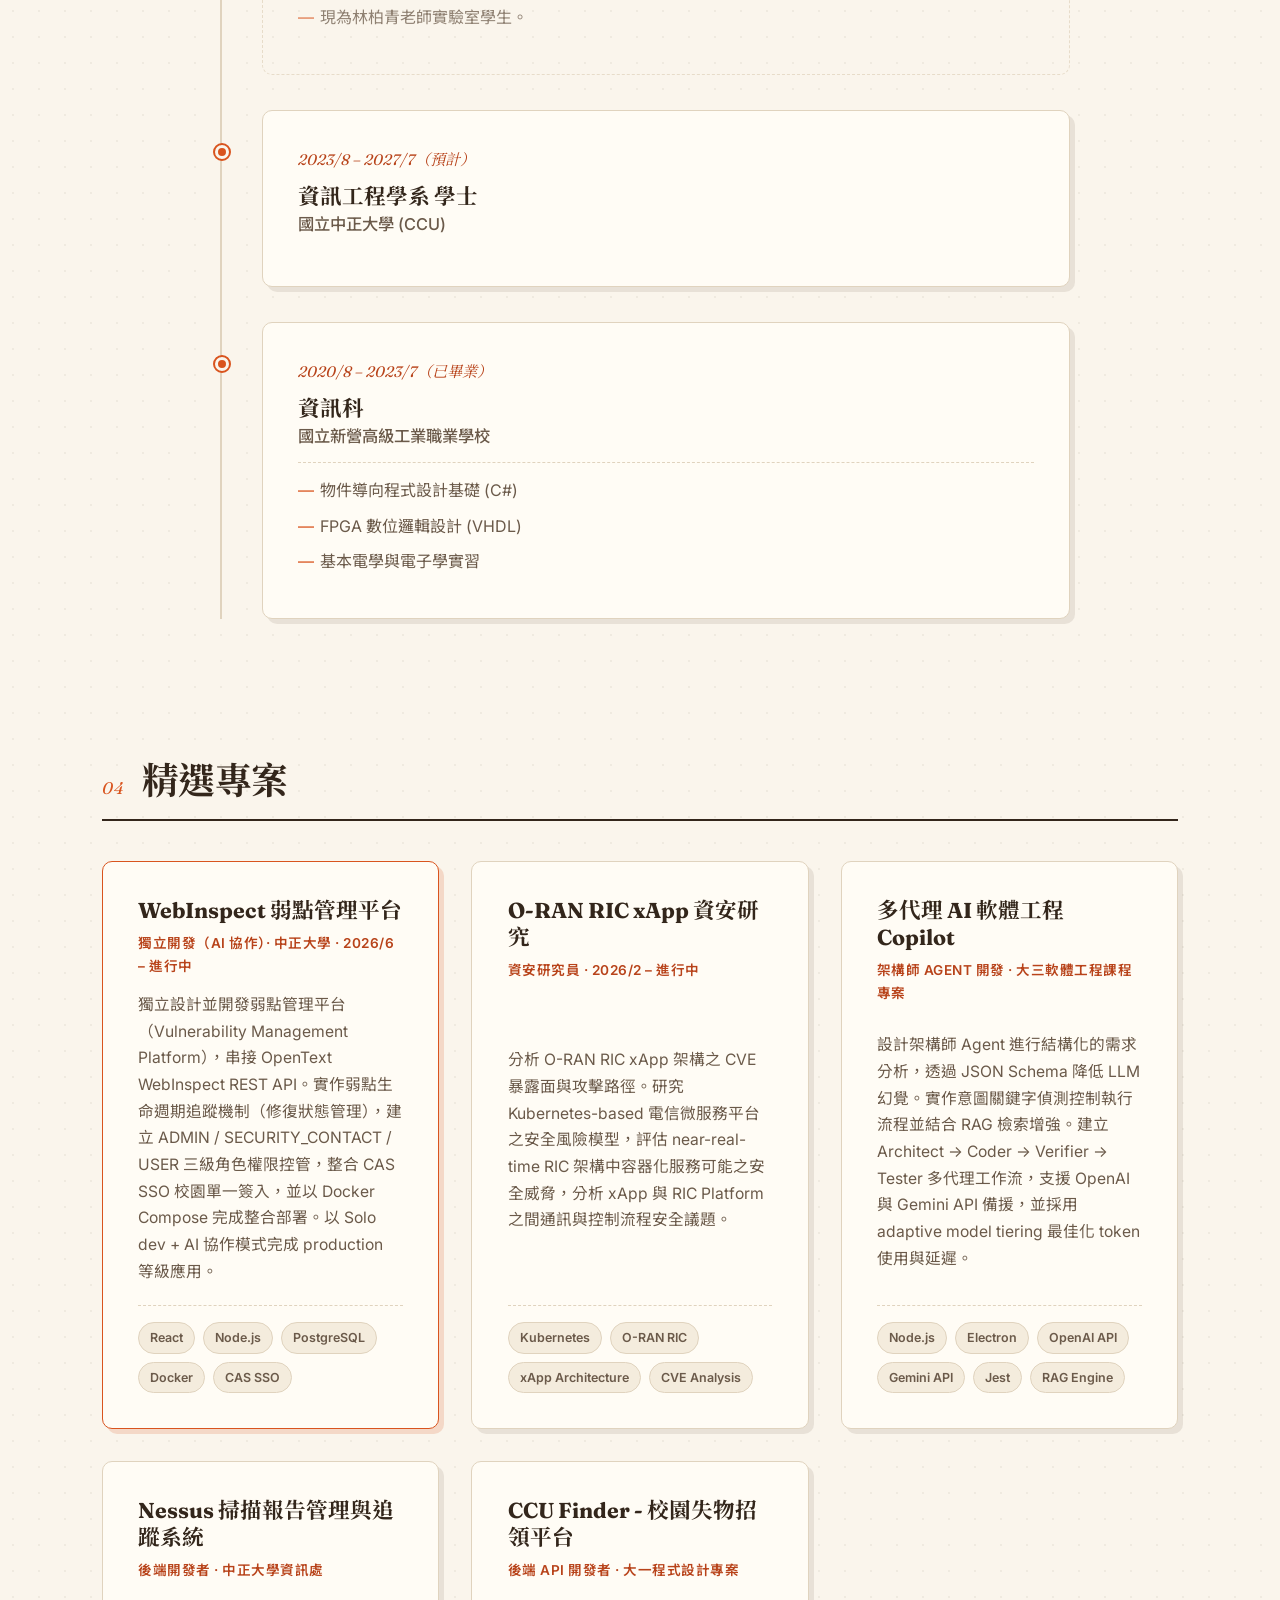
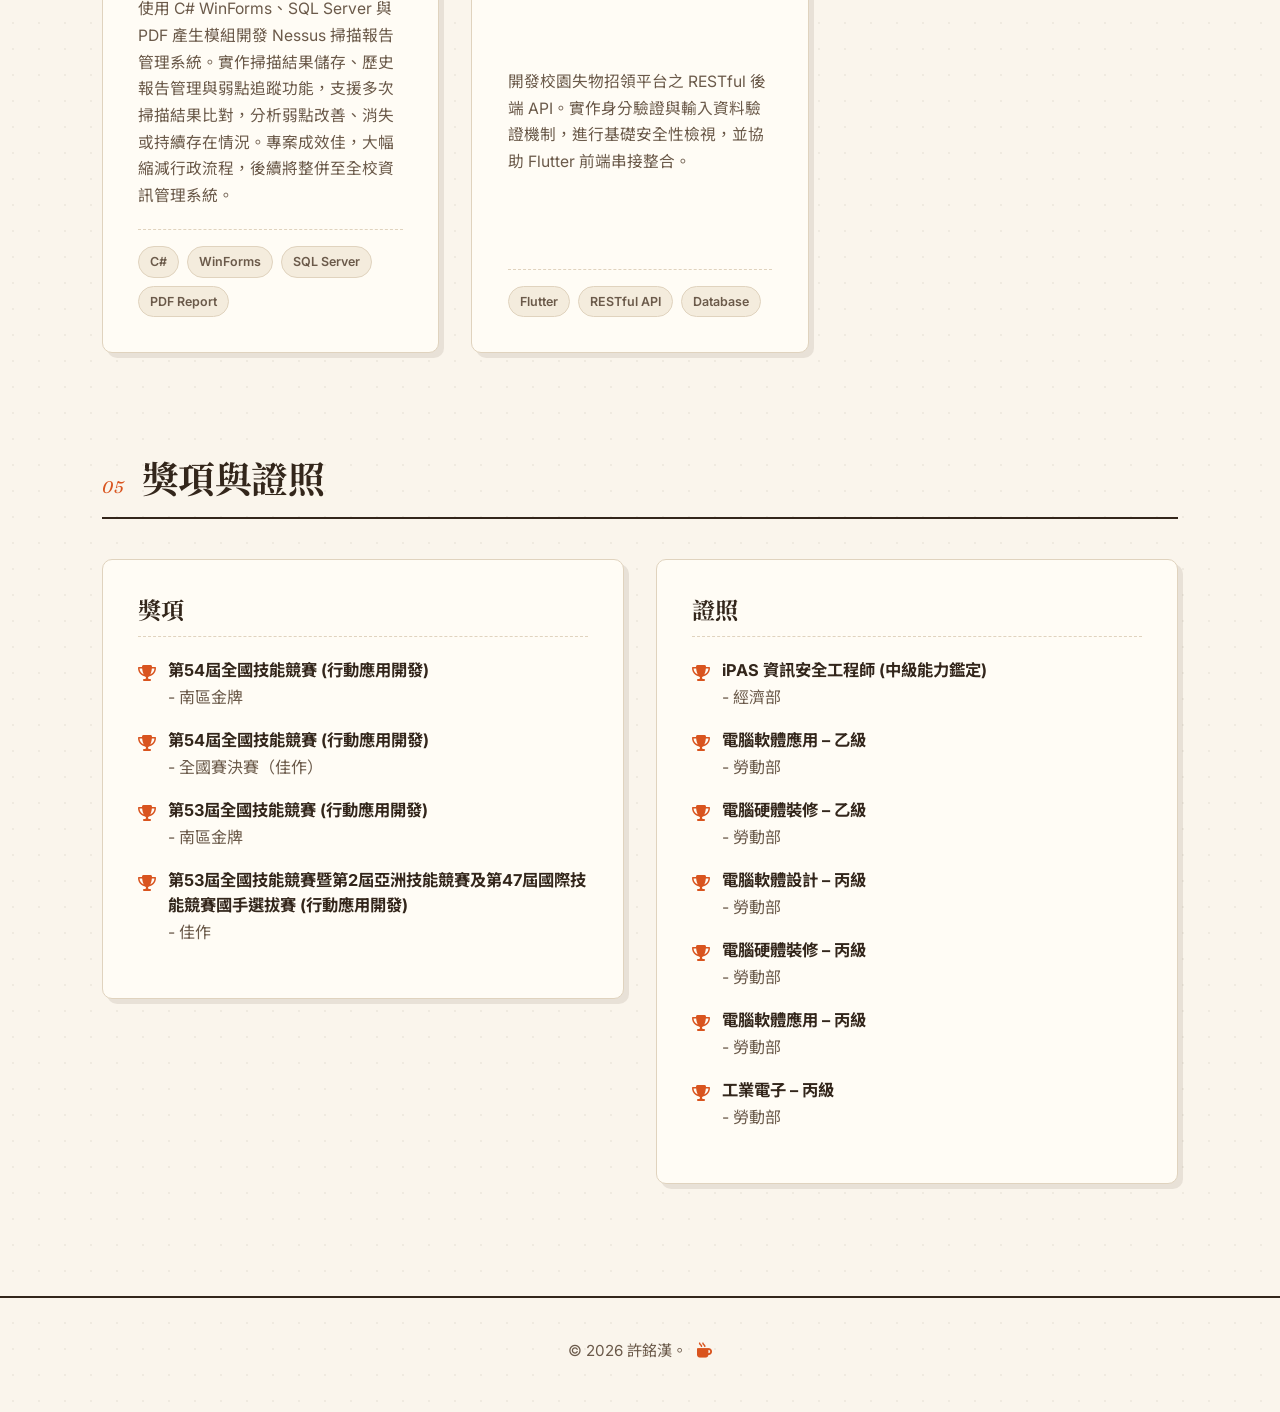
==== commit 85ed577d: "feat: add ICS oral presentation entry and update IT office title Remove the staff headcount note, re" ====
--- a/public/index.html
+++ b/public/index.html
@@ -110,6 +110,12 @@
             <div class="timeline">
                 <div class="timeline-item card">
                     <div class="timeline-dot"></div>
+                    <span class="date" data-i18n="exp_date0">2026/10/30</span>
+                    <h3 data-i18n="exp_role0">Oral Presentation at ICS</h3>
+                    <h4 data-i18n="exp_org0">A Local LLM Vulnerability Assessment Agent via Progressive Prompting and Tool-Calling Recovery</h4>
+                </div>
+                <div class="timeline-item card">
+                    <div class="timeline-dot"></div>
                     <span class="date" data-i18n="exp_date1">2026/3 – 至今</span>
                     <h3 data-i18n="exp_role1">資訊工程學系 - 系統管理員 (SA) / 網路管理工程師</h3>
                     <h4 data-i18n="exp_org1">國立中正大學</h4>
@@ -126,7 +132,7 @@
                 <div class="timeline-item card">
                     <div class="timeline-dot"></div>
                     <span class="date" data-i18n="exp_date2">2023/10 – 至今</span>
-                    <h3 data-i18n="exp_role2">資訊處 - 工讀生 (管理 5~8 人)</h3>
+                    <h3 data-i18n="exp_role2">資訊處 - 資訊助理</h3>
                     <h4 data-i18n="exp_org2">國立中正大學</h4>
                     <ul>
                         <li data-i18n="exp_desc2_1">維護 Windows Active Directory 電腦教室身分驗證環境。</li>
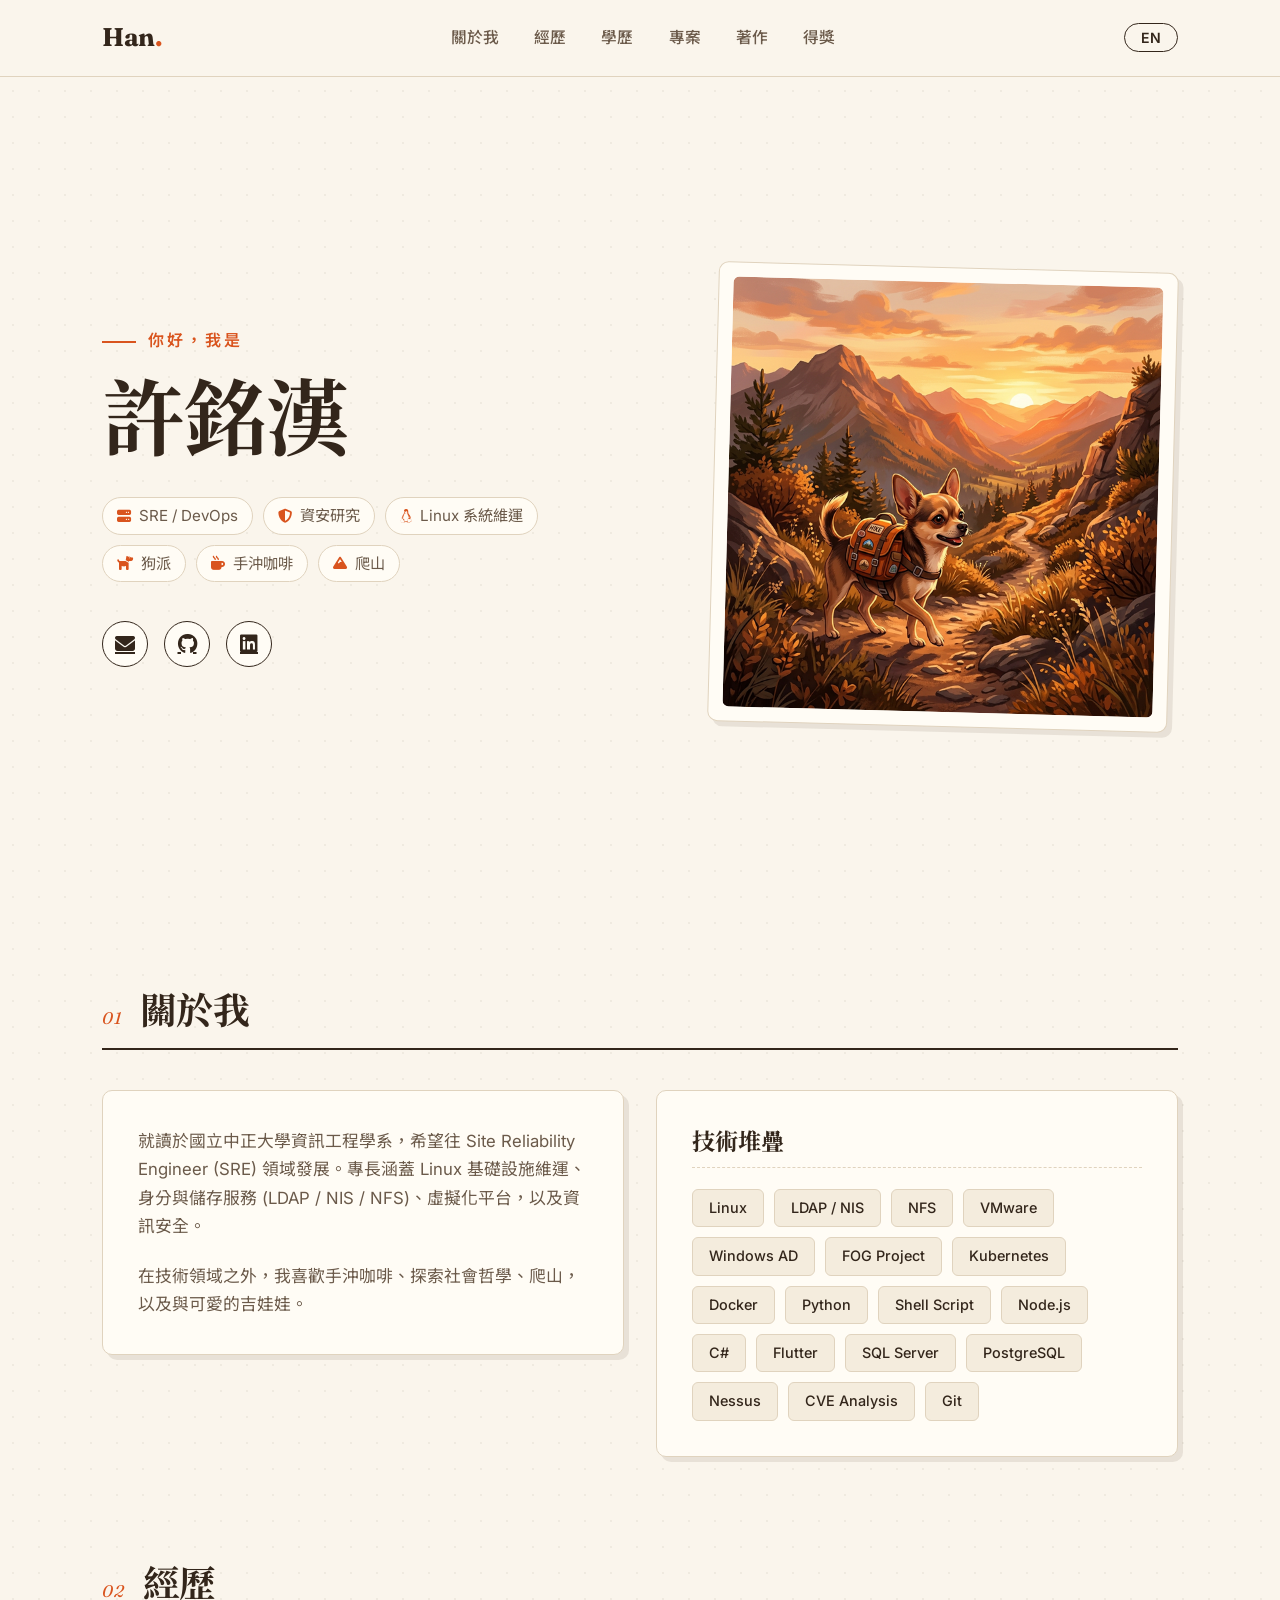
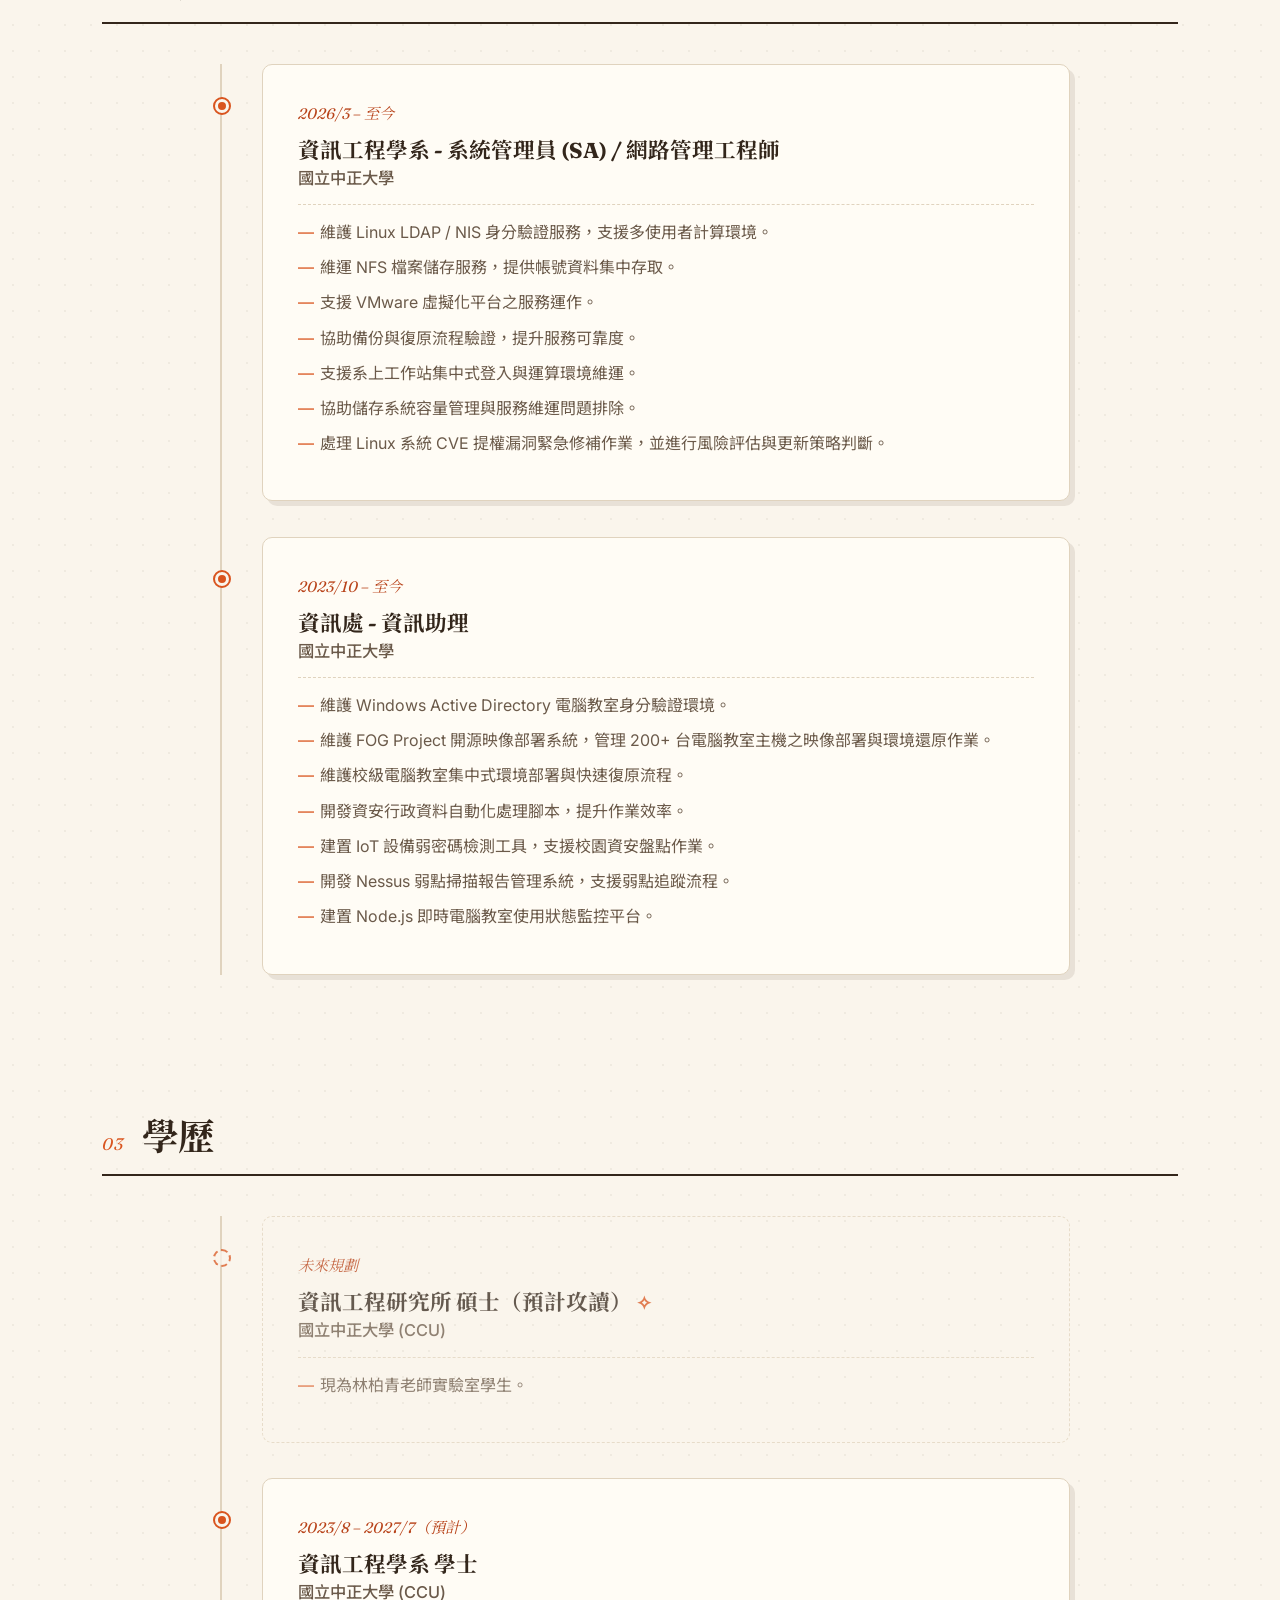
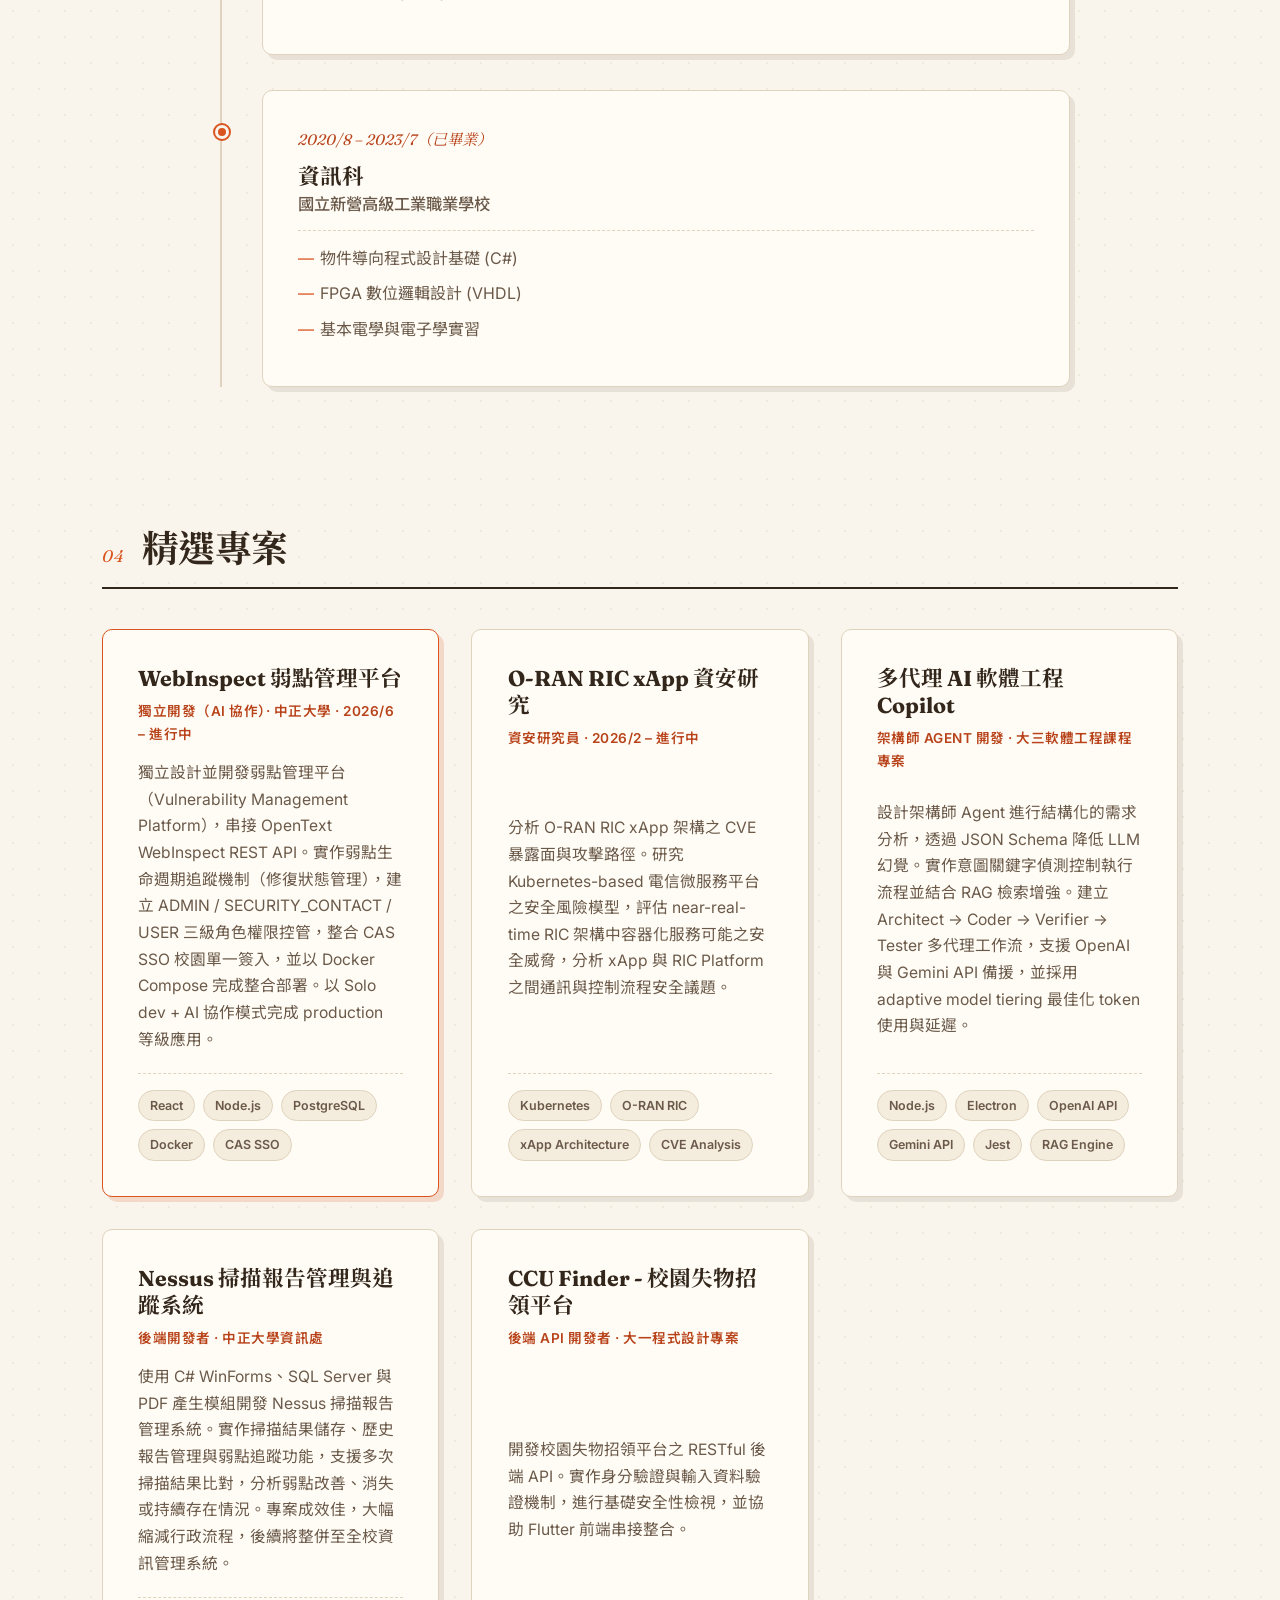
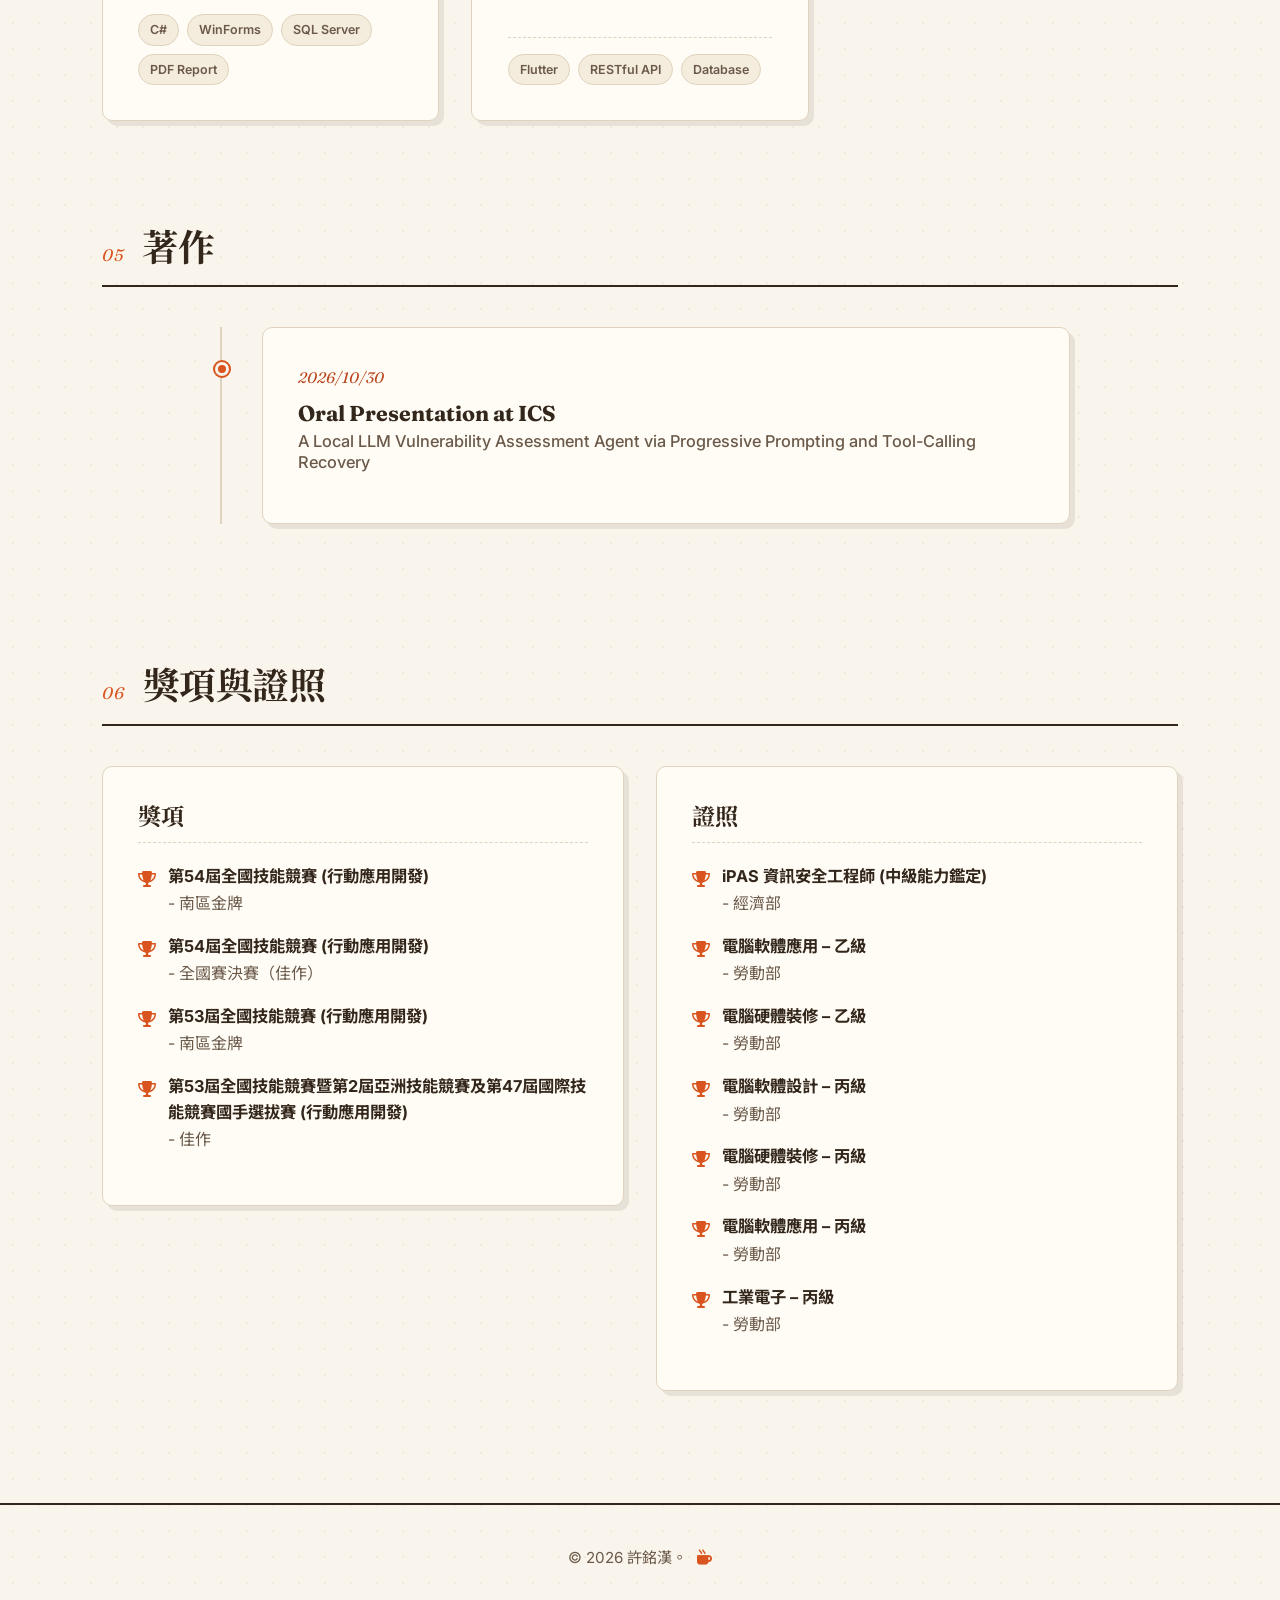
==== commit f91c58ea: "feat: move ICS oral presentation to a new Publications section Co-Authored-By: Claude Sonnet 5.5 <no" ====
--- a/public/index.html
+++ b/public/index.html
@@ -24,6 +24,7 @@
                 <li><a href="#experience" data-i18n="nav_experience">經歷</a></li>
                 <li><a href="#education" data-i18n="nav_education">學歷</a></li>
                 <li><a href="#projects" data-i18n="nav_projects">專案</a></li>
+                <li><a href="#publications" data-i18n="nav_publications">著作</a></li>
                 <li><a href="#awards" data-i18n="nav_awards">得獎</a></li>
             </ul>
             <div class="nav-actions">
@@ -110,12 +111,6 @@
             <div class="timeline">
                 <div class="timeline-item card">
                     <div class="timeline-dot"></div>
-                    <span class="date" data-i18n="exp_date0">2026/10/30</span>
-                    <h3 data-i18n="exp_role0">Oral Presentation at ICS</h3>
-                    <h4 data-i18n="exp_org0">A Local LLM Vulnerability Assessment Agent via Progressive Prompting and Tool-Calling Recovery</h4>
-                </div>
-                <div class="timeline-item card">
-                    <div class="timeline-dot"></div>
                     <span class="date" data-i18n="exp_date1">2026/3 – 至今</span>
                     <h3 data-i18n="exp_role1">資訊工程學系 - 系統管理員 (SA) / 網路管理工程師</h3>
                     <h4 data-i18n="exp_org1">國立中正大學</h4>
@@ -240,9 +235,24 @@
             </div>
         </section>
 
+        <section id="publications" class="section reveal">
+            <div class="section-head">
+                <span class="section-num">05</span>
+                <h2 class="section-title" data-i18n="pub_title">著作</h2>
+            </div>
+            <div class="timeline">
+                <div class="timeline-item card">
+                    <div class="timeline-dot"></div>
+                    <span class="date" data-i18n="pub_date0">2026/10/30</span>
+                    <h3 data-i18n="pub_role0">Oral Presentation at ICS</h3>
+                    <h4 data-i18n="pub_title0">A Local LLM Vulnerability Assessment Agent via Progressive Prompting and Tool-Calling Recovery</h4>
+                </div>
+            </div>
+        </section>
+
         <section id="awards" class="section reveal">
             <div class="section-head">
-                <span class="section-num">05</span>
+                <span class="section-num">06</span>
                 <h2 class="section-title" data-i18n="award_title">獎項與證照</h2>
             </div>
             <div class="content-grid">
